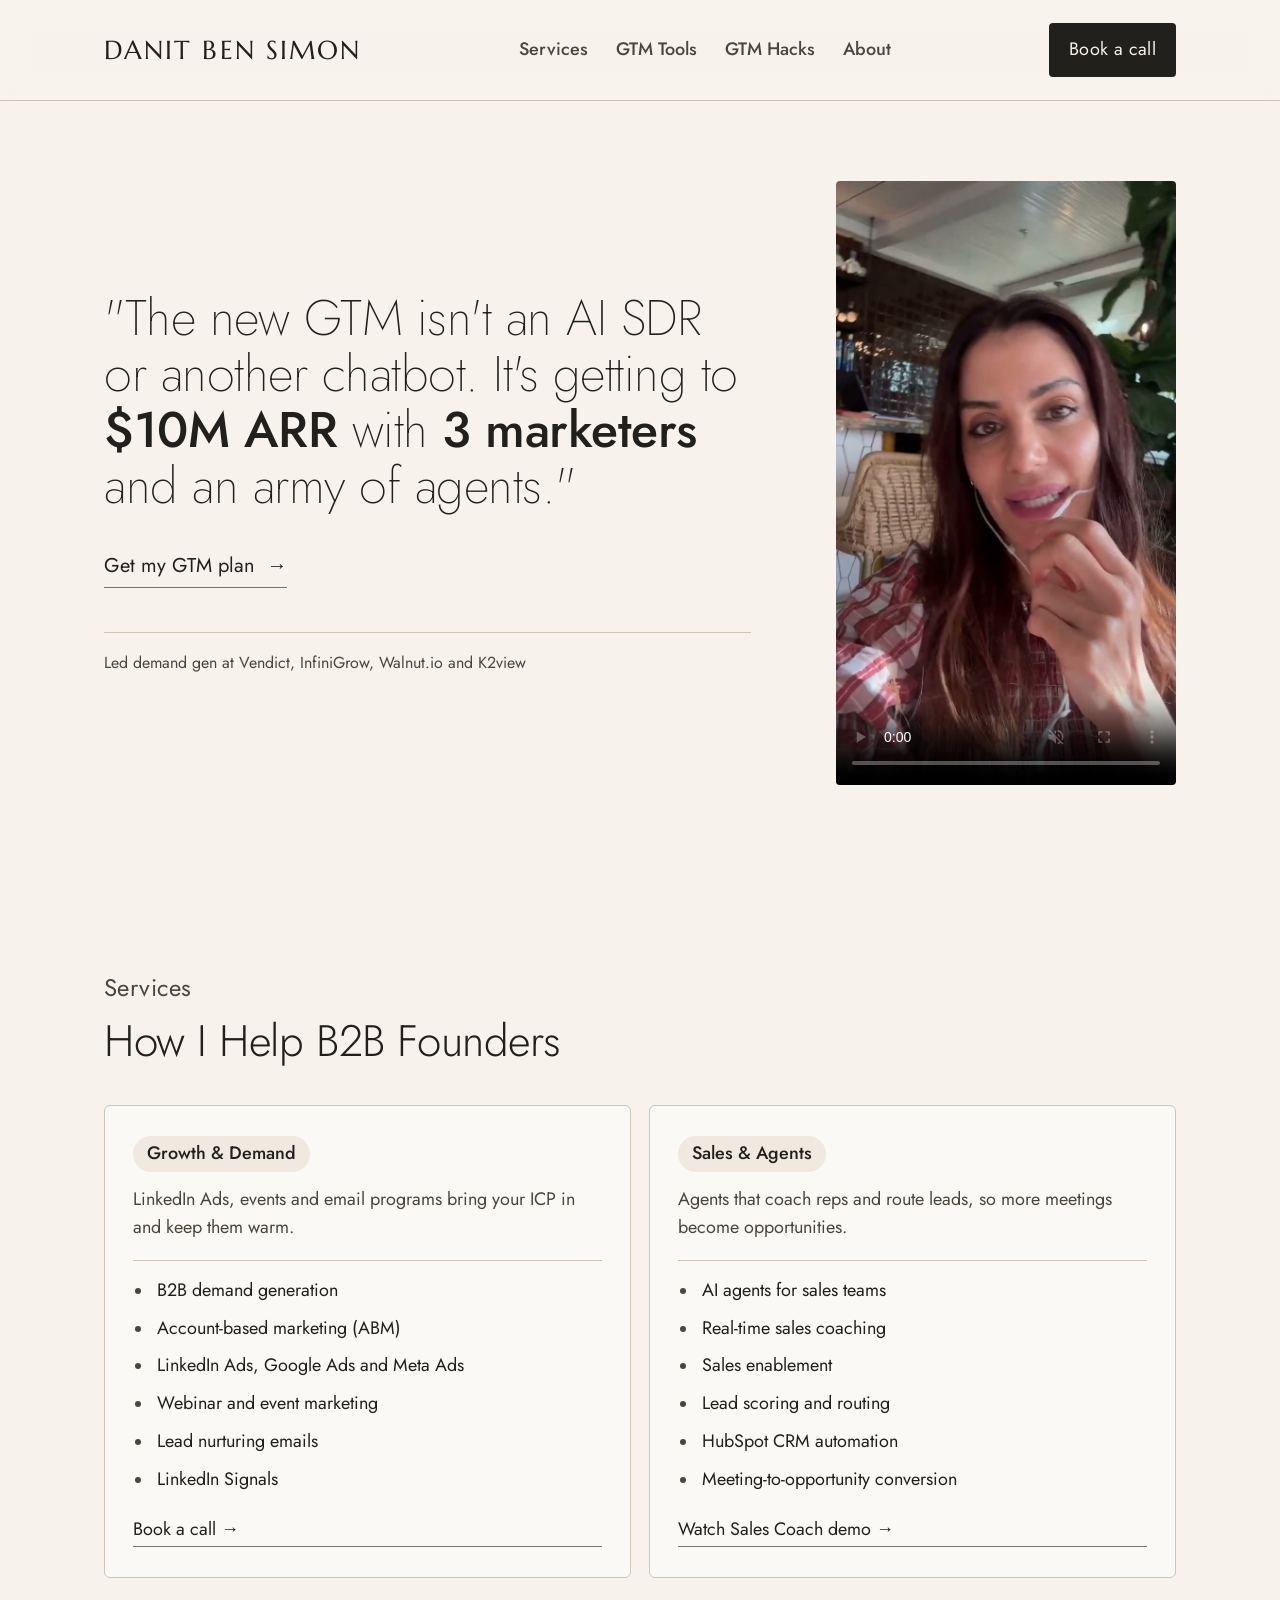
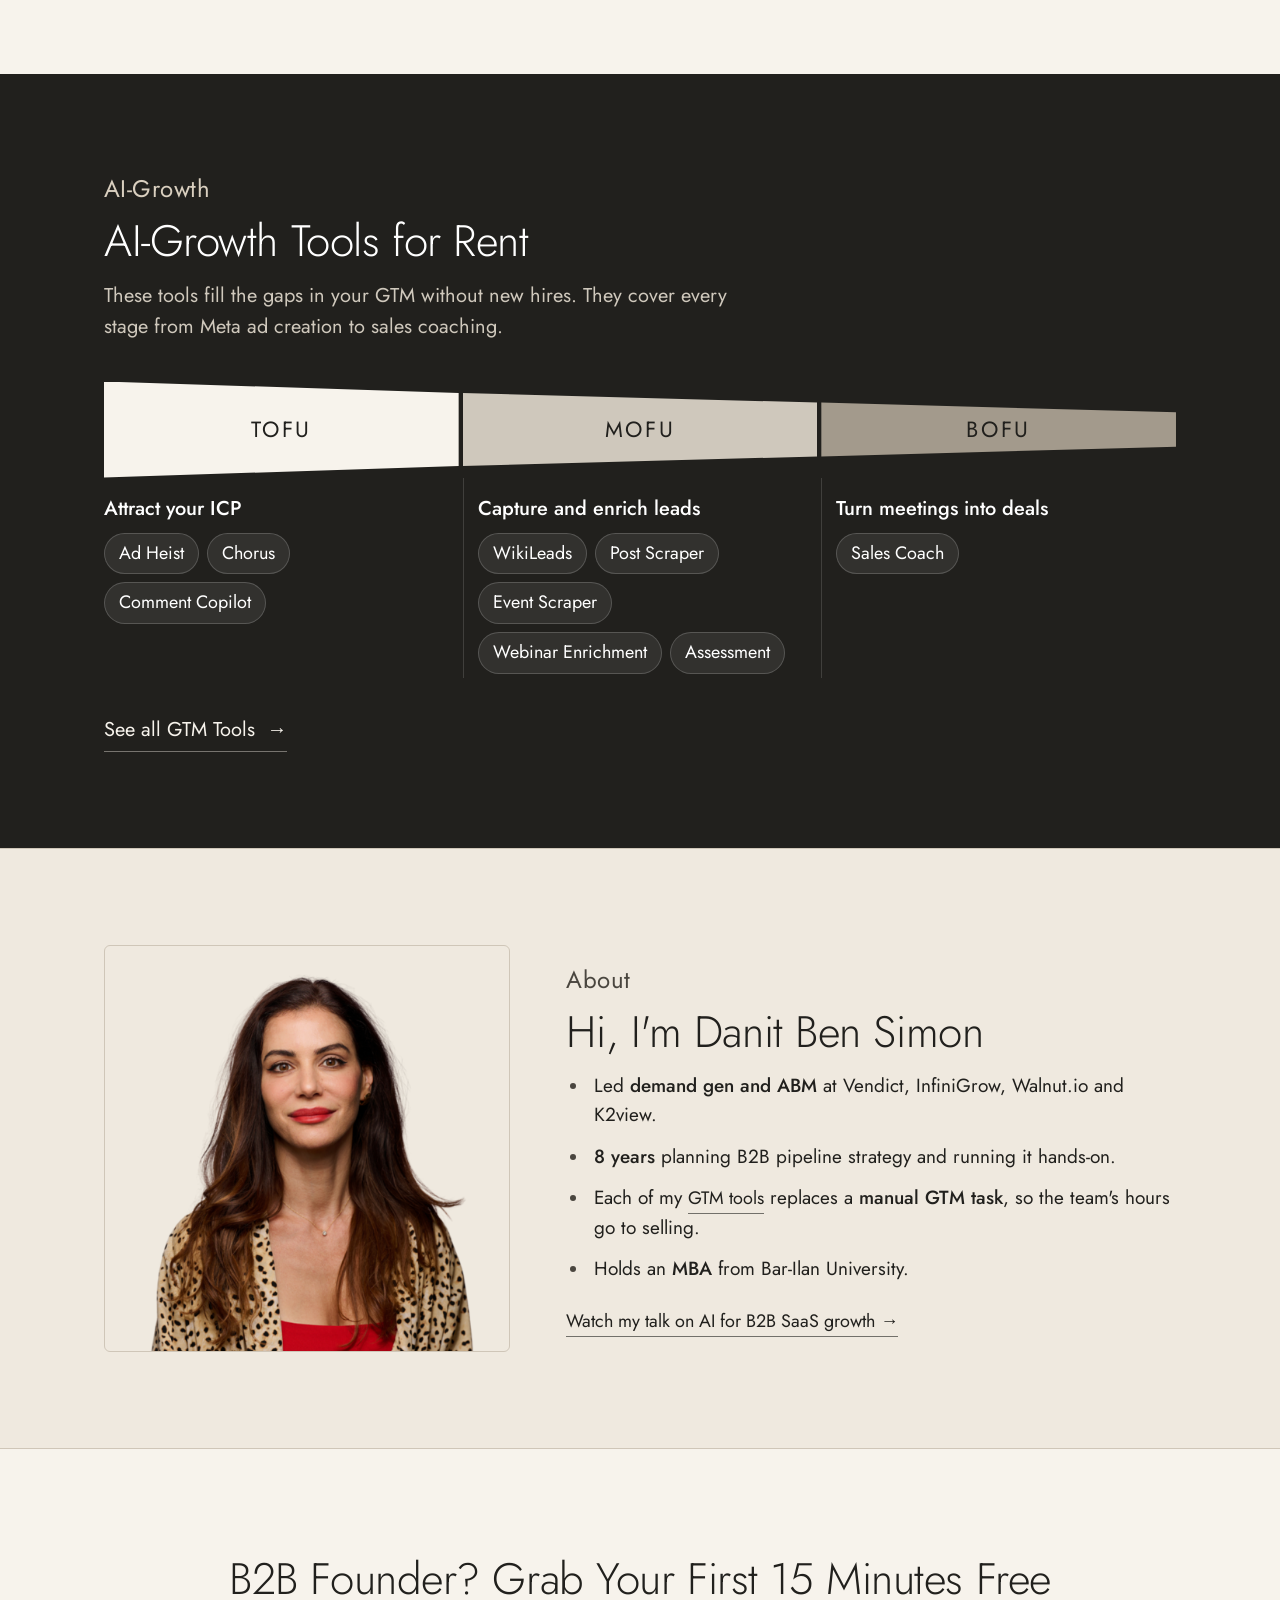
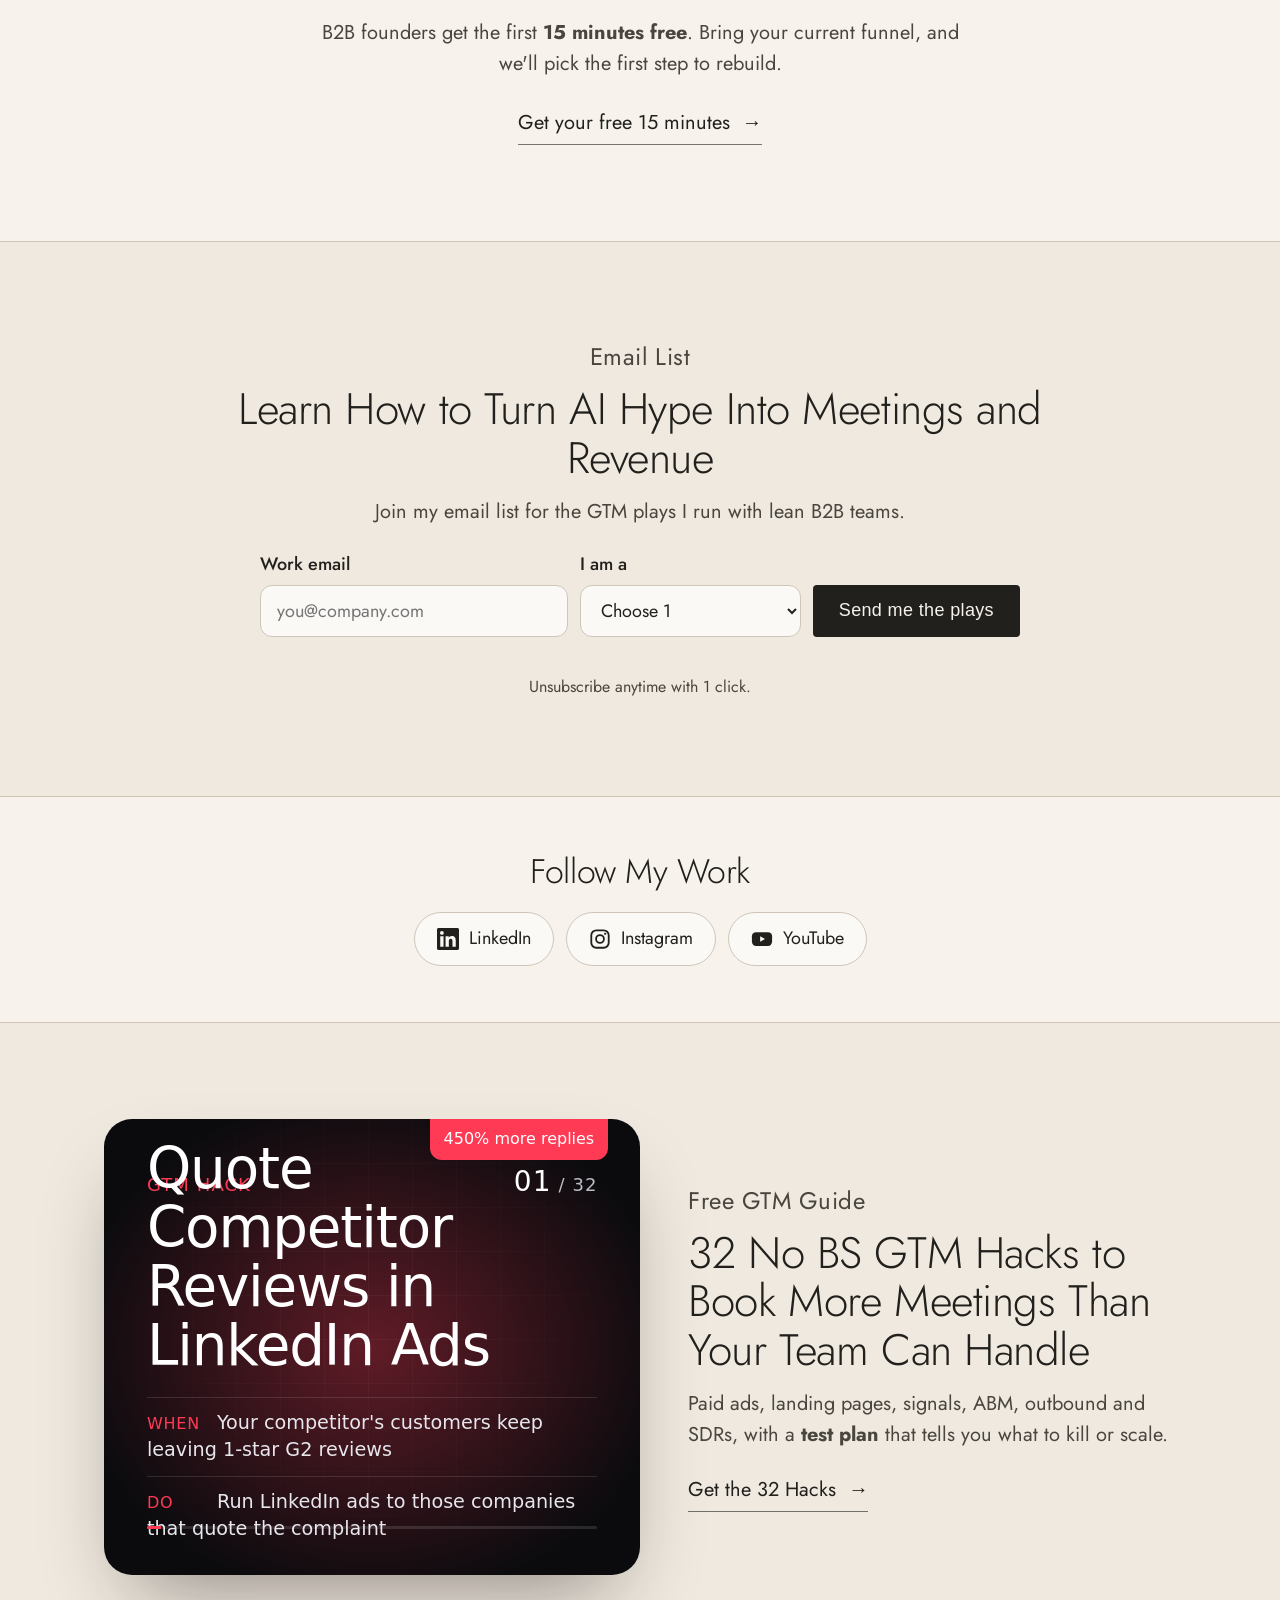
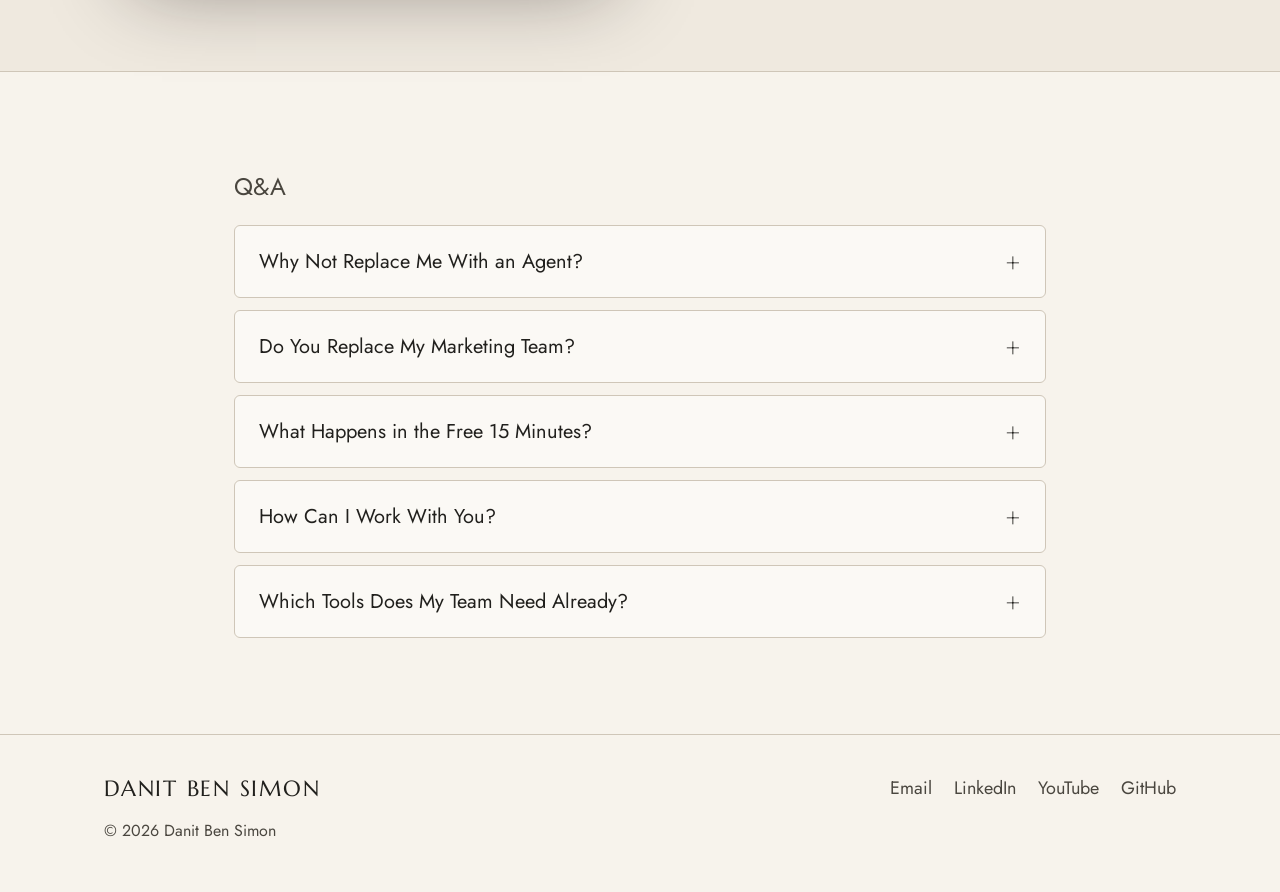
==== index.html @ e4106571 "New share image and title in new branding Co-Authored-By: Claude Opus 5.5 <noreply@anthropic.com>" ====
<!DOCTYPE html>
<html lang="en">
<head>
<meta charset="UTF-8" />
<meta name="viewport" content="width=device-width, initial-scale=1.0" />
<link rel="icon" type="image/png" sizes="180x180" href="assets/favicon-180.png" />
<link rel="icon" type="image/png" sizes="64x64" href="assets/favicon-64.png" />
<link rel="apple-touch-icon" href="assets/favicon-180.png" />
<link rel="shortcut icon" href="assets/favicon.ico" />

<title>Danit Ben Simon | AI-Growth, Demand Gen and AI Sales Agents for B2B</title>
<meta name="description" content="B2B growth marketer with 8 years in demand gen and ABM. I build AI-growth systems, demand programs and AI agents for sales teams that turn AI hype into meetings and revenue." />
<meta name="author" content="Danit Ben Simon" />
<meta name="robots" content="index, follow, max-image-preview:large" />
<link rel="canonical" href="https://danitbensimon.com/" />

<meta property="og:type" content="website" />
<meta property="og:site_name" content="Danit Ben Simon" />
<meta property="og:title" content="I Fix Broken Pipelines for Funded B2B Startups" />
<meta property="og:description" content="AI-growth tools, demand programs and AI agents for sales teams, built for lean B2B marketing teams." />
<meta property="og:url" content="https://danitbensimon.com/" />
<meta property="og:image" content="https://danitbensimon.com/assets/og-share.jpg" />
<meta property="og:image:width" content="1200" />
<meta property="og:image:height" content="627" />
<meta property="og:locale" content="en_US" />
<meta name="twitter:card" content="summary_large_image" />
<meta name="twitter:title" content="I Fix Broken Pipelines for Funded B2B Startups" />
<meta name="twitter:description" content="Growth tools and AI agents that book meetings for B2B founders." />
<meta name="twitter:image" content="https://danitbensimon.com/assets/og-share.jpg" />

<script type="application/ld+json">
{
  "@context": "https://schema.org",
  "@graph": [
    {
      "@type": "Person",
      "@id": "https://danitbensimon.com/#danit",
      "name": "Danit Ben Simon",
      "jobTitle": "B2B Growth Marketer",
      "description": "B2B growth marketer with 8 years in demand generation and ABM at Vendict, InfiniGrow, Walnut.io and K2view. Builds AI-growth systems, demand programs and AI agents for sales teams.",
      "url": "https://danitbensimon.com/",
      "image": "https://danitbensimon.com/assets/danit-headshot.png",
      "email": "mailto:danitbensimon@gmail.com",
      "knowsAbout": ["Demand Generation","Account-Based Marketing","Signal-Based Outbound","LinkedIn Ads","Google Ads","Meta Ads","AI Sales Agents","Sales Enablement","HubSpot","B2B SaaS Marketing"],
      "alumniOf": { "@type": "CollegeOrUniversity", "name": "Bar-Ilan University" },
      "sameAs": [
        "https://www.linkedin.com/in/danitbensimon",
        "https://github.com/danitbensimon",
        "https://www.youtube.com/@danitbensimon-b2bmarketingai",
        "https://www.instagram.com/danitbensimon_gtm/"
      ]
    },
    {
      "@type": "ProfessionalService",
      "@id": "https://danitbensimon.com/#service",
      "name": "Danit Ben Simon, AI-growth and demand generation for B2B",
      "description": "AI-growth tools, demand generation and AI agents for sales teams at B2B SaaS companies.",
      "url": "https://danitbensimon.com/",
      "provider": { "@id": "https://danitbensimon.com/#danit" },
      "areaServed": "Worldwide",
      "hasOfferCatalog": {
        "@type": "OfferCatalog",
        "name": "Services",
        "itemListElement": [
          { "@type": "OfferCatalog", "name": "AI-Growth", "itemListElement": [
            { "@type": "Offer", "itemOffered": { "@type": "Service", "name": "Signal-based outbound" } },
            { "@type": "Offer", "itemOffered": { "@type": "Service", "name": "Competitor intent data" } },
            { "@type": "Offer", "itemOffered": { "@type": "Service", "name": "LinkedIn engagement lead generation" } },
            { "@type": "Offer", "itemOffered": { "@type": "Service", "name": "Event and webinar lead enrichment" } },
            { "@type": "Offer", "itemOffered": { "@type": "Service", "name": "GTM automation with Clay, n8n and HubSpot" } }
          ]},
          { "@type": "OfferCatalog", "name": "Growth & Demand", "itemListElement": [
            { "@type": "Offer", "itemOffered": { "@type": "Service", "name": "B2B demand generation" } },
            { "@type": "Offer", "itemOffered": { "@type": "Service", "name": "Account-based marketing (ABM)" } },
            { "@type": "Offer", "itemOffered": { "@type": "Service", "name": "LinkedIn Ads, Google Ads and Meta Ads" } },
            { "@type": "Offer", "itemOffered": { "@type": "Service", "name": "Webinar and event marketing" } },
            { "@type": "Offer", "itemOffered": { "@type": "Service", "name": "Lead nurturing emails" } },
            { "@type": "Offer", "itemOffered": { "@type": "Service", "name": "LinkedIn Signals" } }
          ]},
          { "@type": "OfferCatalog", "name": "Sales & Agents", "itemListElement": [
            { "@type": "Offer", "itemOffered": { "@type": "Service", "name": "AI agents for sales teams" } },
            { "@type": "Offer", "itemOffered": { "@type": "Service", "name": "Real-time sales coaching" } },
            { "@type": "Offer", "itemOffered": { "@type": "Service", "name": "Sales enablement" } },
            { "@type": "Offer", "itemOffered": { "@type": "Service", "name": "Lead scoring and routing" } },
            { "@type": "Offer", "itemOffered": { "@type": "Service", "name": "HubSpot CRM automation" } },
            { "@type": "Offer", "itemOffered": { "@type": "Service", "name": "Meeting-to-opportunity conversion" } }
          ]}
        ]
      }
    }
  ]
}
</script>

<script type="application/ld+json">
{
 "@context": "https://schema.org",
 "@type": "FAQPage",
 "mainEntity": [
  {
   "@type": "Question",
   "name": "Why Not Replace Me With an Agent?",
   "acceptedAnswer": {
    "@type": "Answer",
    "text": "An agent runs the tasks you hand it. Someone still has to pick the buying signals, connect the tools and decide which accounts your team talks to. I do that part, and the agents take over the manual work."
   }
  },
  {
   "@type": "Question",
   "name": "Do You Replace My Marketing Team?",
   "acceptedAnswer": {
    "@type": "Answer",
    "text": "No, I work with your team. I give them AI tools that take over the manual work, so a lean team can cover the whole funnel."
   }
  },
  {
   "@type": "Question",
   "name": "What Happens in the Free 15 Minutes?",
   "acceptedAnswer": {
    "@type": "Answer",
    "text": "You walk me through your current funnel, and we pick the first stage to fix. You leave with 1 concrete next step, whether or not we work together."
   }
  },
  {
   "@type": "Question",
   "name": "How Can I Work With You?",
   "acceptedAnswer": {
    "@type": "Answer",
    "text": "Founders bring me in to advise, or to lead the team myself until the new GTM works. You can also rent a single GTM tool for 1 stage of your funnel."
   }
  },
  {
   "@type": "Question",
   "name": "Which Tools Does My Team Need Already?",
   "acceptedAnswer": {
    "@type": "Answer",
    "text": "You don't need any specific tools yet. New tools launch every day, so we might build a custom tool or test a new one. Either way, don't commit to any tool for a year, or even 6 months."
   }
  }
 ]
}
</script>
<link rel="preconnect" href="https://fonts.googleapis.com">
<link rel="preconnect" href="https://fonts.gstatic.com" crossorigin>
<link href="https://fonts.googleapis.com/css2?family=Marcellus&family=Jost:wght@200;300;400;500&display=swap" rel="stylesheet">
<link rel="stylesheet" href="assets/site.css?v=20261021c">
<script src="assets/newsletter.js?v=20261025a" defer></script>
</head>
<body>

<header class="nav">
  <div class="wrap nav-inner">
    <a class="brand" href="#top">Danit Ben Simon</a>
    <nav><ul>
      <li><a href="#services">Services</a></li>
      <li><a href="gtm-tools/">GTM Tools</a></li>
      <li><a href="gtm-hacks/">GTM Hacks</a></li>
      <li><a href="#about">About</a></li>
    </ul></nav>
    <a class="btn btn-primary" href="https://meetings-eu1.hubspot.com/dben-simon">Book a call</a>
  </div>
</header>

<section class="hero" id="top">
  <div class="wrap hero-grid">
    <div>
      <h1 class="hero-quote">"The new GTM isn't an AI SDR or another chatbot. It's getting to <em>$10M ARR</em> with <em>3 marketers</em> and an army of agents."</h1>
      <div class="hero-cta">
        <a class="btn-link" href="https://meetings-eu1.hubspot.com/dben-simon">Get my GTM plan <span class="ar">→</span></a>
      </div>
      <p class="proof"><span>Led demand gen at Vendict, InfiniGrow, Walnut.io and K2view</span></p>
    </div>
    <video class="hero-art" src="assets/hero-intro.mp4" poster="assets/hero-intro-poster.jpg" autoplay muted loop playsinline controls aria-label="Danit Ben Simon intro video"></video>
  </div>
</section>

<section id="services">
  <div class="wrap">
    <div class="section-head">
      <span class="eyebrow">Services</span>
      <h2>How I Help B2B Founders</h2>
    </div>
    <div class="pillars">
      <article class="pillar">
        <span class="tag">Growth &amp; Demand</span>
        <p>LinkedIn Ads, events and email programs bring your ICP in and keep them warm.</p>
        <ul>
          <li>B2B demand generation</li>
          <li>Account-based marketing (ABM)</li>
          <li>LinkedIn Ads, Google Ads and Meta Ads</li>
          <li>Webinar and event marketing</li>
          <li>Lead nurturing emails</li>
          <li>LinkedIn Signals</li>
        </ul>
        <a class="go" href="https://meetings-eu1.hubspot.com/dben-simon">Book a call →</a>
      </article>
      <article class="pillar">
        <span class="tag">Sales &amp; Agents</span>
        <p>Agents that coach reps and route leads, so more meetings become opportunities.</p>
        <ul>
          <li>AI agents for sales teams</li>
          <li>Real-time sales coaching</li>
          <li>Sales enablement</li>
          <li>Lead scoring and routing</li>
          <li>HubSpot CRM automation</li>
          <li>Meeting-to-opportunity conversion</li>
        </ul>
        <a class="go" href="https://youtu.be/FzWOmDGK-xg" target="_blank" rel="noopener">Watch Sales Coach demo →</a>
      </article>

    </div>
  </div>
</section>

<section class="rent" id="tools">
  <div class="wrap">
    <div class="section-head">
      <span class="eyebrow">AI-Growth</span>
      <h2>AI-Growth Tools for Rent</h2>
      <p class="lead">These tools fill the gaps in your GTM without new hires. They cover every stage from Meta ad creation to sales coaching.</p>
    </div>
    <div class="funnel">
          <div class="stage stage-1">
            <div class="seg"><span>TOFU</span></div>
            <div class="bucket"><strong>Attract your ICP</strong><div class="chips"><a class="chip" href="gtm-tools/#ad-heist">Ad Heist</a><a class="chip" href="gtm-tools/#chorus">Chorus</a><a class="chip" href="gtm-tools/#comment-copilot">Comment Copilot</a></div></div>
          </div>
          <div class="stage stage-2">
            <div class="seg"><span>MOFU</span></div>
            <div class="bucket"><strong>Capture and enrich leads</strong><div class="chips"><a class="chip" href="gtm-tools/#wikileads">WikiLeads</a><a class="chip" href="gtm-tools/#post-scraper">Post Scraper</a><a class="chip" href="gtm-tools/#event-scraper">Event Scraper</a><a class="chip" href="gtm-tools/#webinar-enrichment">Webinar Enrichment</a><a class="chip" href="gtm-tools/#ai-assessment">Assessment</a></div></div>
          </div>
          <div class="stage stage-3">
            <div class="seg"><span>BOFU</span></div>
            <div class="bucket"><strong>Turn meetings into deals</strong><div class="chips"><a class="chip" href="gtm-tools/#sales-coach">Sales Coach</a></div></div>
          </div>
        </div>
    <div class="rent-cta"><a class="btn-link" href="gtm-tools/">See all GTM Tools <span class="ar">→</span></a></div>
  </div>
</section>

<section class="alt" id="about">
  <div class="wrap about-grid">
    <img class="about-photo" src="assets/danit-headshot.png" alt="Danit Ben Simon" loading="lazy">
    <div>
      <span class="eyebrow">About</span>
      <h2>Hi, I'm Danit Ben Simon</h2>
      <ul class="facts">
        <li>Led <b>demand gen and ABM</b> at Vendict, InfiniGrow, Walnut.io and K2view.</li>
        <li><b>8 years</b> planning B2B pipeline strategy and running it hands-on.</li>
        <li>Each of my <a class="go" href="gtm-tools/">GTM tools</a> replaces a <b>manual GTM task</b>, so the team's hours go to selling.</li>
        <li>Holds an <b>MBA</b> from Bar-Ilan University.</li>
      </ul>
      <a class="go" href="https://youtu.be/Pv4o_F-uSjY?t=87" target="_blank" rel="noopener">Watch my talk on AI for B2B SaaS growth →</a>
    </div>
  </div>
</section>

<section class="final">
  <div class="wrap">
    <h2>B2B Founder? Grab Your First 15 Minutes Free</h2>
    <p class="lead">B2B founders get the first <b>15 minutes free</b>. Bring your current funnel, and we'll pick the first step to rebuild.</p>
    <div class="hero-cta"><a class="btn-link" href="https://meetings-eu1.hubspot.com/dben-simon">Get your free 15 minutes <span class="ar">→</span></a></div>
  </div>
</section>

<section class="list alt" id="list">
  <div class="wrap list-wrap">
    <span class="eyebrow">Email List</span>
    <h2>Learn How to Turn AI Hype Into Meetings and Revenue</h2>
    <p class="lead">Join my email list for the GTM plays I run with lean B2B teams.</p>
    <form class="list-form" novalidate>
        <div class="list-fields">
          <div class="field"><label for="list-email">Work email</label><input id="list-email" name="email" type="email" autocomplete="email" placeholder="you@company.com" required></div>
          <div class="field"><label for="list-seg">I am a</label><select id="list-seg" name="gf_segment" required><option value="">Choose 1</option><option value="founder">Founder or CEO</option><option value="marketer">Marketing leader</option></select></div>
          <button class="btn btn-primary" type="submit">Send me the plays</button>
        </div>
        <p class="list-msg" role="status" aria-live="polite"></p>
        <p class="list-note">Unsubscribe anytime with 1 click.</p>
      </form>
  </div>
</section>

<section class="follow" id="follow">
  <div class="wrap">
    <h2>Follow My Work</h2>
    <div class="social">
      <a class="social-link" href="https://www.linkedin.com/in/danitbensimon/" target="_blank" rel="noopener"><svg viewBox="0 0 24 24" aria-hidden="true"><path fill="currentColor" d="M20.45 20.45h-3.55v-5.57c0-1.33-.03-3.04-1.85-3.04-1.86 0-2.14 1.45-2.14 2.94v5.67H9.35V9h3.41v1.56h.05c.48-.9 1.64-1.85 3.37-1.85 3.6 0 4.27 2.37 4.27 5.46v6.28zM5.34 7.43a2.06 2.06 0 1 1 0-4.12 2.06 2.06 0 0 1 0 4.12zM7.12 20.45H3.56V9h3.56v11.45zM22.22 0H1.77C.79 0 0 .77 0 1.73v20.54C0 23.23.79 24 1.77 24h20.45c.98 0 1.78-.77 1.78-1.73V1.73C24 .77 23.2 0 22.22 0z"/></svg><span>LinkedIn</span></a>
      <a class="social-link" href="https://www.instagram.com/danitbensimon_gtm/" target="_blank" rel="noopener"><svg viewBox="0 0 24 24" aria-hidden="true" fill="none" stroke="currentColor" stroke-width="2"><rect x="2.5" y="2.5" width="19" height="19" rx="5.5"/><circle cx="12" cy="12" r="4.3"/><circle cx="17.6" cy="6.4" r="1.2" fill="currentColor" stroke="none"/></svg><span>Instagram</span></a>
      <a class="social-link" href="https://www.youtube.com/@danitbensimon-b2bmarketingai" target="_blank" rel="noopener"><svg viewBox="0 0 24 24" aria-hidden="true"><rect x="1" y="4.5" width="22" height="15" rx="4.5" fill="currentColor"/><path d="M10 9v6l5.2-3z" fill="#fff"/></svg><span>YouTube</span></a>
    </div>
  </div>
</section>

<section class="abm-cta alt" id="gtm-hacks">
  <div class="wrap abm-grid">
    <div class="playdeck" aria-label="32 No BS GTM Hacks, cycling">
      <div class="pd-glow"></div>
      <div class="pd-top"><span class="pd-label">GTM Hack</span><span class="pd-num"><b id="pdN">01</b> / 32</span></div>
      <div class="pd-stage" id="pdStage"></div>
      <div class="pd-bar"><i id="pdBar"></i></div>
      <div class="pd-chip">450% more replies</div>
    </div>
    <script>(function(){var P=[[1, "Quote Competitor Reviews in LinkedIn Ads", "Your competitor's customers keep leaving 1-star G2 reviews", "Run LinkedIn ads to those companies that quote the complaint"], [4, "Turn Closed Lost Into a Campaign", "The same Closed Lost reason showed up 3 times this quarter", "Run a LinkedIn ad to your lost accounts that answers that ex"], [5, "Target Freshly Funded Companies on LinkedIn", "ICP companies raised a round in the last 90 days", "Show their leadership LinkedIn ads about what the board asks"], [9, "Scale Meta and LinkedIn Video Ads", "Your Meta and LinkedIn ads need new videos weekly", "Make video ads at scale from 1 recording. Didn't you hear? C"], [10, "Gift Your Champion's New Team Free Seats", "Your champion moved to a new company", "Send their new team 3 months of free seats in their first we"], [11, "Give a Prospect Your Coveted Speaking Slot", "A target exec posts on LinkedIn about their ideas weekly", "Buy a speaking slot at a big"], [13, "Light Up Their City's Biggest Screen", "Your target account announced funding", "Put a congrats message on the biggest screen in their city"], [14, "Send an Office Party Kit", "Your prospect is celebrating their birthday", "Send an \"Office Party Kit\" with cake"], [16, "Send a Private Driver", "Your target is attending a conference", "Send a private driver to take them to and from the event"], [17, "Fly a Banner Plane", "They keep visiting your pricing page", "Fly a plane over their office with a banner showing your num"], [21, "Send an Avatar Video", "Their CEO posted about the pain you solve", "Send an avatar video so real it got me 450% more replies tha"], [23, "Feature Prospects in Your Content", "Your cold outbound gets ignored", "Ask them to be featured in a LinkedIn post"], [24, "Move SDRs Under Marketing", "Your SDRs report to sales and miss quota", "Move them under marketing and feed them signals daily. An SD"], [26, "Pull Your Competitor's Customer List", "You don't know who uses your competitor", "Pull their customer list from 6 signal sources. My WikiLeads"], [27, "Swap Lead Magnets for Assessments", "Your lead magnet gets downloads and no meetings", "Swap it for a 3-minute assessment that scores which workflow"]],i=0,s=document.getElementById('pdStage'),n=document.getElementById('pdN'),b=document.getElementById('pdBar');if(!s)return;var rm=window.matchMedia&&matchMedia('(prefers-reduced-motion: reduce)').matches;function card(p){var d=document.createElement('div');d.className='pd-card';d.innerHTML='<div class="pd-title">'+p[1]+'</div><div class="pd-row"><span>When</span>'+p[2]+'</div><div class="pd-row"><span>Do</span>'+p[3]+'</div>';return d}function show(){var old=s.querySelector('.pd-card.in');var c=card(P[i]);s.appendChild(c);requestAnimationFrame(function(){requestAnimationFrame(function(){c.classList.add('in')})});if(old){old.classList.remove('in');old.classList.add('out');setTimeout(function(){old.remove()},900)}n.textContent=(P[i][0]<10?'0':'')+P[i][0];b.style.width=(P[i][0]/32*100)+'%';i=(i+1)%P.length}show();if(!rm)setInterval(show,2800)})();</script>
    <div>
      <span class="eyebrow">Free GTM Guide</span>
      <h2>32 No BS GTM Hacks to Book More Meetings Than Your Team Can Handle</h2>
      <p class="lead">Paid ads, landing pages, signals, ABM, outbound and SDRs, with a <b>test plan</b> that tells you what to kill or scale.</p>
      <a class="btn-link" href="/gtm-hacks/">Get the 32 Hacks <span class="ar">→</span></a>
    </div>
  </div>
</section>

<section id="faq" class="faq-after">
  <div class="wrap faq-wrap">
    <div class="section-head">
      <span class="eyebrow">Q&amp;A</span>
    </div>
    <div class="qa-list">
      <details class="qa">
        <summary>Why Not Replace Me With an Agent?</summary>
        <p>An agent runs the tasks you hand it. Someone still has to pick the buying signals, connect the tools and decide which accounts your team talks to. I do that part, and the agents take over the manual work.</p>
      </details>
      <details class="qa">
        <summary>Do You Replace My Marketing Team?</summary>
        <p>No, I work with your team. I give them AI tools that take over the manual work, so a lean team can cover the whole funnel.</p>
      </details>
      <details class="qa">
        <summary>What Happens in the Free 15 Minutes?</summary>
        <p>You walk me through your current funnel, and we pick the first stage to fix. You leave with 1 concrete next step, whether or not we work together.</p>
      </details>
      <details class="qa">
        <summary>How Can I Work With You?</summary>
        <p>Founders bring me in to advise, or to lead the team myself until the new GTM works. You can also rent a single GTM tool for 1 stage of your funnel.</p>
      </details>
      <details class="qa">
        <summary>Which Tools Does My Team Need Already?</summary>
        <p>You don&#x27;t need any specific tools yet. New tools launch every day, so we might build a custom tool or test a new one. Either way, don&#x27;t commit to any tool for a year, or even 6 months.</p>
      </details>
    </div>
  </div>
</section>

<footer>
  <div class="wrap">
    <div class="foot">
      <a class="brand" href="#top">Danit Ben Simon</a>
      <div class="foot-links">
        <a href="mailto:danitbensimon@gmail.com">Email</a>
        <a href="https://www.linkedin.com/in/danitbensimon">LinkedIn</a>
        <a href="https://www.youtube.com/@danitbensimon-b2bmarketingai">YouTube</a>
        <a href="https://github.com/danitbensimon">GitHub</a>
      </div>
    </div>
    <p class="copy">© 2026 Danit Ben Simon</p>
  </div>
</footer>

<dialog class="popup" id="list-popup" aria-labelledby="popup-title">
  <button class="popup-close" type="button" aria-label="Close">×</button>
  <img class="popup-cover" src="/assets/gtm-guide-devices.webp?v=20261025b" alt="The 32 No BS GTM Hacks guide on a laptop, tablet and phone">
  <span class="eyebrow">Free GTM Guide</span>
  <h2 id="popup-title">32 No BS GTM Hacks to Book More Meetings Than Your Team Can Handle</h2>
  <p class="lead">Paid ads, landing pages, signals, ABM, outbound and SDRs, from first click to booked meeting.</p>
  <form class="list-form" novalidate>
        <div class="list-fields">
          <div class="field"><label for="pop-email">Work email</label><input id="pop-email" name="email" type="email" autocomplete="email" placeholder="you@company.com" required></div>
          <div class="field"><label for="pop-seg">I am a</label><select id="pop-seg" name="gf_segment" required><option value="">Choose 1</option><option value="founder">Founder or CEO</option><option value="marketer">Marketing leader</option></select></div>
          <button class="btn btn-primary" type="submit">Send Me the Guide</button>
        </div>
        <p class="list-msg" role="status" aria-live="polite"></p>
        <p class="list-note">Unsubscribe anytime with 1 click.</p>
      </form>
</dialog>


<!-- LinkedIn Insight Tag -->
<script type="text/javascript">
_linkedin_partner_id = "9952346";
window._linkedin_data_partner_ids = window._linkedin_data_partner_ids || [];
window._linkedin_data_partner_ids.push(_linkedin_partner_id);
</script><script type="text/javascript">
(function(l) {
if (!l){window.lintrk = function(a,b){window.lintrk.q.push([a,b])};
window.lintrk.q=[]}
var s = document.getElementsByTagName("script")[0];
var b = document.createElement("script");
b.type = "text/javascript";b.async = true;
b.src = "https://snap.licdn.com/li.lms-analytics/insight.min.js";
s.parentNode.insertBefore(b, s);})(window.lintrk);
</script>
<noscript>
<img height="1" width="1" style="display:none;" alt="" src="https://px.ads.linkedin.com/collect/?pid=9952346&fmt=gif" />
</noscript>
</body>
</html>
---- assets/site.css ----
:root{
  /* Clean monochrome base, 1 emerald-teal accent */
  --bg:#FAFAFA;
  --bg-2:#F4F4F5;
  --card:#FFFFFF;
  --line:#E4E4E7;
  --text:#0A0A0A;
  --muted:#52525B;
  --accent:#0F766E;
  --accent-2:#14B8A6;
  --accent-soft:#E6F4F1;
  --grad:linear-gradient(120deg,#0F766E 0%,#0D9488 50%,#14B8A6 100%);
  --radius:16px;
  --maxw:1120px;
  --shadow:0 1px 2px rgba(10,10,10,.04),0 8px 24px rgba(10,10,10,.06);
  --head:'Plus Jakarta Sans','Inter',-apple-system,Helvetica,Arial,sans-serif;
}
*{box-sizing:border-box;margin:0;padding:0}
html{scroll-behavior:smooth;background:var(--bg)}
body{background:var(--bg);color:var(--text);font-family:'Inter',-apple-system,BlinkMacSystemFont,'Segoe UI',Helvetica,Arial,sans-serif;font-size:18px;line-height:1.55;-webkit-font-smoothing:antialiased;overflow-x:hidden}
a{color:inherit;text-decoration:none}
img,video,iframe{max-width:100%;display:block}
.wrap{max-width:var(--maxw);margin:0 auto;padding:0 24px}
section{padding:96px 0}
.alt{background:var(--bg-2);border-top:1px solid var(--line);border-bottom:1px solid var(--line)}
.eyebrow{display:inline-block;font-size:18px;font-weight:700;color:var(--accent)}
h1{font-family:var(--head);font-size:clamp(40px,6vw,68px);line-height:1.05;letter-spacing:-.03em;font-weight:800;margin:14px 0 20px}
h1 em{font-style:normal;color:var(--accent)}
h2{font-family:var(--head);font-size:clamp(30px,4vw,44px);line-height:1.1;letter-spacing:-.025em;font-weight:800;margin:10px 0 14px}
h3{font-family:var(--head);font-size:22px;line-height:1.25;font-weight:700;letter-spacing:-.01em}
.lead{color:var(--muted);font-size:20px;max-width:640px}
.section-head{margin-bottom:40px}

.btn{cursor:pointer;white-space:nowrap;display:inline-flex;align-items:center;gap:8px;font-weight:700;font-size:18px;padding:15px 24px;border-radius:999px;border:2px solid transparent;transition:transform .15s ease,background .15s ease}
.btn:hover{transform:translateY(-2px)}
.btn-primary{background:var(--grad);background-size:160% 100%;background-position:0 0;color:#fff;box-shadow:0 6px 18px rgba(15,118,110,.25);transition:transform .15s ease,background-position .3s ease}
.btn-primary:hover{background-position:100% 0}
.btn-ghost{border-color:var(--line);background:var(--card);color:var(--text);background:transparent}
.btn-ghost:hover{border-color:var(--text)}
.cta-row{display:flex;flex-wrap:wrap;gap:12px}

header.nav{position:sticky;top:0;z-index:50;background:rgba(250,250,250,.85);backdrop-filter:blur(12px);border-bottom:1px solid var(--line)}
.nav-inner{display:flex;align-items:center;justify-content:space-between;height:100px;gap:16px}
.brand{white-space:nowrap;display:flex;align-items:baseline;gap:12px;color:var(--text);line-height:1}
.wm-1,.wm-2,.wm-3{font-family:'Bodoni Moda',Didot,Georgia,serif;font-style:italic;font-weight:700;font-size:48px;letter-spacing:-.01em}
nav ul{display:flex;gap:28px;list-style:none;font-size:18px;color:var(--muted);font-weight:500}
nav ul a:hover,nav ul a[aria-current="page"]{color:var(--text)}
.nav .btn{padding:11px 18px}

/* hero */
.hero{padding:80px 0 88px}
.hero-grid{display:grid;grid-template-columns:1.4fr .8fr;gap:56px;align-items:center}
.hero-grid>*,.about-grid>*{min-width:0}
.sub{font-size:22px;color:var(--muted);max-width:600px;margin-bottom:30px}
.sub b{color:var(--text)}
.proof{margin-top:32px;font-size:18px;color:var(--muted);display:flex;flex-wrap:wrap;gap:8px 20px}
.proof b{color:var(--accent);font-weight:900}
.hero-art{width:100%;max-width:340px;aspect-ratio:9/16;object-fit:cover;margin-left:auto;border-radius:24px;background:#111;box-shadow:var(--shadow)}

/* quote */
.quote{background:var(--text);color:#fff;padding:88px 0}
.quote blockquote{max-width:900px}
.quote p{font-size:clamp(28px,3.6vw,42px);line-height:1.2;font-weight:800;letter-spacing:-.02em}
.quote p em{font-style:normal;color:#FF7A6B}
.quote cite{display:block;margin-top:24px;font-style:normal;font-size:18px;color:#D9D2C2;font-weight:600}

/* pillars */
.pillars{display:grid;grid-template-columns:repeat(3,1fr);gap:18px}
.pillar{background:var(--card);border:1px solid var(--line);border-radius:20px;padding:30px 28px;display:flex;flex-direction:column;gap:14px;box-shadow:var(--shadow)}
.pillar h3{font-size:25px}
.pillar>p{font-size:18px;color:var(--muted)}
.pillar ul{list-style:none;display:grid;gap:10px;margin:4px 0 8px;padding-top:16px;border-top:1px solid var(--line)}
.pillar li{position:relative;padding-left:24px;font-size:18px}
.pillar li::before{content:"";position:absolute;left:2px;top:10px;width:8px;height:8px;border-radius:50%;background:var(--accent-2)}
.pillar .go{margin-top:auto}
.tag{display:inline-block;align-self:flex-start;font-size:18px;font-weight:700;color:var(--accent);background:var(--accent-soft);border-radius:999px;padding:4px 14px}
.go{font-weight:700;color:var(--accent);font-size:18px}
.go:hover{text-decoration:underline;text-underline-offset:3px}

/* about */
.about-grid{display:grid;grid-template-columns:.8fr 1.2fr;gap:56px;align-items:center}
.about-photo{width:100%;border-radius:24px;border:1px solid var(--line);background:var(--bg-2)}
.facts{list-style:none;display:grid;gap:12px;margin:8px 0 24px}
.facts li{padding-left:28px;position:relative;font-size:19px}
.facts li::before{content:"";position:absolute;left:4px;top:11px;width:10px;height:10px;border-radius:50%;background:var(--accent)}

/* final cta */
.final{text-align:center}
.final .lead{margin:0 auto 28px}
.final .cta-row{justify-content:center}

/* gtm tools page */
.page-head{padding:72px 0 24px}
.group{padding:48px 0}
.group+.group{border-top:1px solid var(--line)}
.group-head{display:flex;flex-wrap:wrap;justify-content:space-between;align-items:end;gap:12px;margin-bottom:28px}
.group-head h2{font-size:clamp(28px,3.4vw,38px);margin:8px 0 0}
.gtm-grid{display:grid;grid-template-columns:repeat(4,minmax(0,1fr));gap:18px}
.gtm-grid.one{grid-template-columns:minmax(0,520px)}
@media (max-width:1100px){.gtm-grid{grid-template-columns:repeat(2,minmax(0,1fr))}}
.gtm{background:var(--card);border:1px solid var(--line);border-radius:var(--radius);overflow:hidden;display:flex;flex-direction:column;box-shadow:var(--shadow);transition:transform .15s ease}
.gtm:hover{transform:translateY(-3px)}
.gtm-media{position:relative;display:block;aspect-ratio:16/10;background:var(--bg-2);overflow:hidden}
.gtm-media img,.gtm-media video{width:100%;height:100%;object-fit:cover;object-position:top}
.gtm-media iframe.site{position:absolute;top:0;left:0;width:1440px;height:900px;border:0;transform-origin:0 0;pointer-events:none}
.gtm-media .play{position:absolute;inset:0;margin:auto;width:56px;height:56px;border-radius:50%;background:rgba(215,45,31,.92);color:#fff;display:grid;place-items:center;font-size:20px;padding-left:4px}
.gtm-body{padding:22px 22px 24px;display:flex;flex-direction:column;gap:10px;flex:1}
.gtm-body h3{font-size:22px}
.gtm-body p{font-size:18px;color:var(--muted)}
.gtm-body p b{color:var(--text)}
.gtm-body .go,.gtm-body .soon{margin-top:auto;padding-top:4px}
.soon{font-weight:700;color:var(--muted);font-size:18px}

footer{padding:40px 0 48px;border-top:1px solid var(--line)}
.foot{display:flex;justify-content:space-between;align-items:center;flex-wrap:wrap;gap:16px}
.foot-links{display:flex;gap:22px;flex-wrap:wrap;font-size:18px;color:var(--muted)}
.foot-links a:hover{color:var(--text)}
.copy{color:var(--muted);font-size:16px;margin-top:16px}

@media (max-width:900px){
  section{padding:72px 0}
  .hero{padding:48px 0 64px}
  .quote{padding:64px 0}
  .hero-grid,.about-grid{grid-template-columns:1fr;gap:32px}
  .hero-art{max-width:260px;margin:0}
  .pillars{grid-template-columns:1fr}
  nav ul{display:none}
  .about-photo{max-width:320px}
}
@media (max-width:560px){
  .wrap{padding:0 16px}
  .gtm-grid,.gtm-grid.one{grid-template-columns:1fr}
  .pillar{padding:24px 20px}
  .nav .btn{padding:10px 14px}
}
@media (prefers-reduced-motion:reduce){*{animation:none!important;transition:none!important}html{scroll-behavior:auto}}
.pillar li a{font-weight:700;text-decoration:underline;text-decoration-color:var(--line);text-underline-offset:4px}
.pillar li a:hover{color:var(--accent)}
.pillars{grid-template-columns:repeat(2,minmax(0,1fr))}
.pillar-wide{grid-column:1/-1}
.funnel{display:grid;grid-template-columns:repeat(3,minmax(0,1fr));column-gap:4px;margin:12px 0 8px}
.stage{display:grid;grid-template-rows:auto 1fr;min-width:0}
.seg{height:96px;display:grid;place-items:center;color:#fff;font-weight:900;font-size:22px;letter-spacing:.06em}
.stage-1 .seg{background:#5EEAD4;color:#134E4A;clip-path:polygon(0 0,100% 12%,100% 88%,0 100%)}
.stage-2 .seg{background:#14B8A6;clip-path:polygon(0 12%,100% 22%,100% 78%,0 88%)}
.stage-3 .seg{background:#0F766E;clip-path:polygon(0 22%,100% 32%,100% 68%,0 78%)}
.bucket{display:flex;flex-direction:column;gap:12px;padding:18px 14px 4px 0}
.stage+.stage .bucket{padding-left:14px;border-left:1px solid var(--line)}
.bucket>strong{font-size:20px;font-weight:800;line-height:1.25}
.chips{display:flex;flex-wrap:wrap;gap:8px}
.chip{background:var(--card);color:var(--text);border:1px solid var(--line);border-radius:999px;padding:6px 14px;font-size:18px;font-weight:700;transition:transform .15s ease}
.chip:hover{transform:translateY(-2px);border-color:var(--accent);color:var(--accent)}
@media (max-width:900px){.pillars{grid-template-columns:1fr}.funnel{grid-template-columns:1fr;row-gap:18px}.seg{height:52px;clip-path:none!important;border-radius:12px;font-size:18px;margin:0 auto}.stage-1 .seg{width:100%}.stage-2 .seg{width:84%}.stage-3 .seg{width:68%}.bucket,.stage+.stage .bucket{padding:12px 0 0;border-left:0}}
.gtm-grid.three{grid-template-columns:repeat(3,minmax(0,1fr))}
@media (max-width:900px){.gtm-grid.three{grid-template-columns:repeat(2,minmax(0,1fr))}}
@media (max-width:560px){.gtm-grid.three{grid-template-columns:1fr}}
@media (max-width:560px){.nav-inner{height:76px;gap:10px}.brand{gap:5px}.wm-1,.wm-2,.wm-3{font-size:28px}.nav .btn{padding:10px 14px}}
footer .brand .wm-1,footer .brand .wm-2,footer .brand .wm-3{font-size:34px}
h1.hero-quote{font-size:clamp(26px,3vw,38px);line-height:1.2;font-weight:800;letter-spacing:-.02em;margin-bottom:32px}
a:focus-visible,.btn:focus-visible,.chip:focus-visible{outline:3px solid var(--accent-2);outline-offset:3px}
.faq-wrap{max-width:860px}
.qa-list{display:grid;gap:12px}
.qa{background:var(--card);border:1px solid var(--line);border-radius:var(--radius);padding:0 24px;transition:border-color .2s ease}
.qa[open]{border-color:var(--accent-2)}
.qa summary{cursor:pointer;list-style:none;display:flex;justify-content:space-between;align-items:center;gap:16px;padding:20px 0;font-family:var(--head);font-weight:700;font-size:20px}
.qa summary::-webkit-details-marker{display:none}
.qa summary::after{content:"+";font-size:28px;font-weight:400;color:var(--accent);line-height:1;transition:transform .2s ease}
.qa[open] summary::after{transform:rotate(45deg)}
.qa p{padding:0 0 22px;color:var(--muted);font-size:18px;max-width:68ch}
.wm-dot{position:absolute;left:0;top:0;border-radius:50%;background:currentColor;pointer-events:none;will-change:transform}
.faq-after{padding-top:0}
.faq-after .section-head{margin-bottom:20px}
.follow{text-align:center;padding:56px 0}
.follow h2{font-size:clamp(26px,3vw,34px);margin:0 0 22px}
.social{display:flex;justify-content:center;flex-wrap:wrap;gap:12px}
.social-link{display:inline-flex;align-items:center;gap:10px;padding:12px 22px;border:1px solid var(--line);border-radius:999px;background:var(--card);font-weight:700;font-size:18px;transition:border-color .2s ease,transform .15s ease}
.social-link svg{width:22px;height:22px;color:var(--accent)}
.social-link:hover{border-color:var(--accent);transform:translateY(-2px)}
.list-wrap{max-width:860px;text-align:center}
.list-wrap .lead{margin:0 auto 24px}
.list-form{max-width:760px;margin:0 auto}
.list-fields{display:grid;grid-template-columns:minmax(0,1.4fr) minmax(0,1fr) auto;gap:12px;align-items:end;text-align:left}
.field label{display:block;font-size:18px;font-weight:700;margin-bottom:6px}
.field input,.field select{width:100%;height:52px;padding:0 16px;font:inherit;font-size:18px;color:var(--text);background:var(--card);border:1px solid var(--line);border-radius:12px}
.field input:focus,.field select:focus{outline:3px solid var(--accent-soft);border-color:var(--accent)}
.list-form .btn{height:52px}
.list-msg{min-height:26px;margin-top:12px;font-size:18px;font-weight:600}
.list-msg.ok{color:var(--accent)}
.list-msg.err{color:#B42318}
.list-note{font-size:16px;color:var(--muted)}
.list-form.done .list-fields{display:none}
.popup{margin:auto;position:fixed;inset:0;height:fit-content;max-height:calc(100vh - 24px);overflow-y:auto;border:0;border-radius:20px;padding:40px 36px 28px;max-width:760px;width:calc(100% - 32px);background:var(--card);color:var(--text);box-shadow:0 24px 64px rgba(10,10,10,.25);text-align:center}
.popup::backdrop{background:rgba(10,10,10,.5)}
.popup h2{font-size:clamp(26px,3.2vw,32px);margin:8px 0 10px}
.popup .lead{margin:0 auto 20px;font-size:18px}
.popup-cover{display:block;width:100%;max-width:560px;margin:-10px auto 8px}
.popup .list-msg a{font-weight:700;text-decoration:underline}
.popup .list-fields{grid-template-columns:1fr}
.popup-close{position:absolute;top:12px;right:14px;width:44px;height:44px;border:0;background:none;font-size:30px;line-height:1;color:var(--muted);cursor:pointer;border-radius:50%}
.popup-close:hover{background:var(--bg-2);color:var(--text)}
@media (max-width:760px){.list-fields{grid-template-columns:1fr}.list-form .btn{width:100%;justify-content:center}}
.rent{background:#0B1F1D;color:#fff}
.rent .eyebrow{color:#5EEAD4}
.rent .lead{color:#CBD5D1}
.rent .bucket>strong{color:#fff}
.rent .stage+.stage .bucket{border-left-color:rgba(255,255,255,.14)}
.rent .chip{background:rgba(255,255,255,.08);border-color:rgba(255,255,255,.18);color:#fff}
.rent .chip:hover{border-color:#5EEAD4;color:#5EEAD4}
.rent .funnel{margin:8px 0 0}
.rent-cta{margin-top:36px}
.rent-cta .btn-primary{box-shadow:none}

/* Jost warm-paper redesign: thin display type, 1 ink accent, quiet CTAs */
:root{
  --bg:#F7F3EC;
  --bg-2:#EFE9DF;
  --card:#FBF9F5;
  --line:#CFC6B8;
  --text:#21201D;
  --muted:#4A463F;
  --accent:#21201D;
  --accent-2:#4A463F;
  --accent-soft:#EFE9DF;
  --grad:none;
  --shadow:none;
  --head:'Jost',-apple-system,Helvetica,Arial,sans-serif;
}
body{font-family:'Jost',-apple-system,BlinkMacSystemFont,'Segoe UI',Helvetica,Arial,sans-serif;font-weight:400}
header.nav{background:rgba(247,243,236,.88)}
.eyebrow{font-size:24px;font-weight:400;color:var(--muted);letter-spacing:.02em}
h1{font-weight:200;letter-spacing:-.01em}
h1 em{color:inherit;font-weight:500}
h2{font-weight:300;letter-spacing:-.01em}
h3{font-weight:500}
.btn{font-weight:400;letter-spacing:.02em;border-radius:4px;transition:transform 160ms ease-out,background-color 200ms ease,border-color 200ms ease}
.btn:hover{transform:none}
.btn:active{transform:scale(.97)}
.btn-primary{background:var(--text);color:var(--bg);box-shadow:none}
.btn-primary:hover{background:#3A3833}
.btn-ghost{border:1px solid var(--line)}
.btn-link{display:inline-flex;align-items:center;gap:12px;font-size:20px;font-weight:400;color:var(--text);padding:0 0 6px;border-bottom:1px solid rgba(33,32,29,.6);transition:transform 160ms ease-out,border-color 200ms ease}
.btn-link:hover{border-color:var(--text)}
.btn-link:active{transform:scale(.97)}
.btn-link .ar{display:inline-block;transition:transform 200ms ease-out}
.btn-link:hover .ar{transform:translateX(4px)}
.btn-link.quiet{color:var(--muted);border-color:transparent}
.btn-link.quiet:hover{color:var(--text);border-color:rgba(33,32,29,.6)}
.hero-cta{display:flex;flex-wrap:wrap;align-items:baseline;gap:14px 36px}
.hero-note{font-size:16px;font-weight:400;color:var(--muted);margin-top:14px}
h1.hero-quote{font-size:clamp(32px,4.2vw,50px);line-height:1.12;font-weight:200;letter-spacing:-.01em;margin:0 0 36px}
.proof{margin-top:44px;padding-top:18px;border-top:1px solid var(--line);font-size:16px;gap:8px 28px}
.proof b{color:var(--text);font-weight:500}
.hero-art{border-radius:4px}
.pillar,.gtm,.qa,.about-photo{border-radius:6px}
.pillar li::before{background:var(--muted);width:6px;height:6px;top:11px}
.tag{font-weight:500;color:var(--text);background:var(--bg-2)}
.go{font-weight:400;color:var(--text);border-bottom:1px solid rgba(33,32,29,.6);padding-bottom:2px}
.go:hover{text-decoration:none;border-color:var(--text)}
.pillar li a{font-weight:500}
.pillar li a:hover{color:var(--text)}
.facts li::before{background:var(--muted);width:6px;height:6px;top:12px}
.facts b{font-weight:500}
.chip{font-weight:400}
.chip:hover{border-color:var(--text);color:var(--text)}
.seg{font-weight:400;letter-spacing:.12em}
.stage-1 .seg{background:#F7F3EC;color:#21201D}
.stage-2 .seg{background:#CFC8BC;color:#21201D}
.stage-3 .seg{background:#A39A8C;color:#21201D}
.bucket>strong{font-weight:500}
.rent{background:#21201D}
.rent .eyebrow{color:#D9CFBF}
.rent .lead{color:#CFC8BC}
.rent .chip:hover{border-color:#F7F3EC;color:#F7F3EC}
.rent .btn-link{color:#F7F3EC;border-color:rgba(247,243,236,.4)}
.rent .btn-link:hover{border-color:#F7F3EC}
.qa summary{font-weight:400}
.qa summary::after{font-weight:200}
.qa[open]{border-color:var(--muted)}
.social-link{font-weight:400}
.social-link:hover{border-color:var(--text)}
.field label{font-weight:500}
.list-msg{font-weight:400}
.gtm-media .play{background:rgba(33,32,29,.88)}
.soon{font-weight:400}
a:focus-visible,.btn:focus-visible,.chip:focus-visible,.btn-link:focus-visible{outline:2px solid var(--text);outline-offset:4px}
.final .hero-cta{justify-content:center}
.qa summary:focus{outline:none}
.qa summary:focus-visible{outline:2px solid var(--text);outline-offset:4px;border-radius:4px}
.brand{font-family:'Marcellus','Times New Roman',serif;font-weight:400;font-size:26px;letter-spacing:.08em;text-transform:uppercase;gap:0;line-height:1}
footer .brand{font-size:22px}
@media (max-width:560px){.brand{font-size:19px;letter-spacing:.06em}}
/* AI-Growth funnel on phones: stacked rows, stage pill left-aligned */
@media (max-width:900px){.funnel{row-gap:0}.stage{padding:22px 0;border-top:1px solid var(--line)}.rent .stage{border-top-color:rgba(255,255,255,.14)}.seg{width:auto!important;height:auto;justify-self:start;margin:0;padding:6px 16px;border-radius:999px;font-size:18px}.bucket,.stage+.stage .bucket{padding:14px 0 0}}
/* ABM plays section at page end */
.abm-grid{display:grid;grid-template-columns:minmax(0,1.1fr) minmax(0,1fr);gap:48px;align-items:center}
.abm-grid img{display:block;width:100%;height:auto}
.abm-cta .lead{margin:0 0 24px}
@media (max-width:900px){.abm-grid{grid-template-columns:1fr;gap:24px}}
.alt+.faq-after{padding-top:96px}
@media (max-width:900px){.alt+.faq-after{padding-top:72px}}

.playdeck{position:relative;aspect-ratio:4/3.4;border-radius:28px;background:#0b0b0e;overflow:hidden;color:#fff;font-family:Inter,system-ui,sans-serif;box-shadow:0 40px 80px -30px rgba(20,10,12,.45);isolation:isolate}
.pd-glow{position:absolute;inset:-30%;background:radial-gradient(closest-side,rgba(255,58,85,.35),transparent 70%);animation:pdGlow 9s ease-in-out infinite alternate;z-index:-1}
@keyframes pdGlow{from{transform:translate(-12%,-8%) scale(1)}to{transform:translate(14%,10%) scale(1.15)}}
.playdeck::after{content:"";position:absolute;inset:0;background-image:linear-gradient(rgba(255,255,255,.04) 1px,transparent 1px),linear-gradient(90deg,rgba(255,255,255,.04) 1px,transparent 1px);background-size:44px 44px;mask-image:radial-gradient(circle at 50% 40%,#000,transparent 75%);-webkit-mask-image:radial-gradient(circle at 50% 40%,#000,transparent 75%);z-index:-1}
.pd-top{position:absolute;left:8%;right:8%;top:9%;display:flex;justify-content:space-between;align-items:baseline;font-size:18px;letter-spacing:.06em;text-transform:uppercase;color:#ff3a55;font-weight:500}
.pd-num{color:#bdbdc6;font-variant-numeric:tabular-nums}.pd-num b{color:#fff;font-weight:400;font-size:28px}
.pd-stage{position:absolute;left:8%;right:8%;top:20%;bottom:20%;perspective:1200px}
.pd-card{position:absolute;inset:0;display:flex;flex-direction:column;justify-content:center;opacity:0;transform:translateY(40px) rotateX(-18deg);filter:blur(8px);transition:opacity .8s cubic-bezier(.2,.8,.2,1),transform .8s cubic-bezier(.2,.8,.2,1),filter .8s}
.pd-card.in{opacity:1;transform:none;filter:none}
.pd-card.out{opacity:0;transform:translateY(-40px) rotateX(18deg);filter:blur(8px)}
.pd-title{font-size:clamp(32px,4.4vw,58px);font-weight:300;letter-spacing:-.02em;line-height:1.05;margin-bottom:22px}
.pd-row{font-size:clamp(17px,1.5vw,21px);line-height:1.4;color:#e6e6ec;padding:12px 0;border-top:1px solid rgba(255,255,255,.12)}
.pd-row span{display:inline-block;min-width:70px;color:#ff3a55;font-weight:500;text-transform:uppercase;letter-spacing:.05em;font-size:16px}
.pd-bar{position:absolute;left:8%;right:8%;bottom:10%;height:3px;background:rgba(255,255,255,.12);border-radius:3px;overflow:hidden}
.pd-bar i{display:block;height:100%;width:0;background:#ff3a55;transition:width .8s cubic-bezier(.2,.8,.2,1)}
.pd-chip{position:absolute;right:6%;top:0;background:#ff3a55;color:#fff;font-size:16px;font-weight:500;padding:8px 14px;border-radius:0 0 12px 12px;animation:pdChip 3s ease-in-out infinite}
@keyframes pdChip{50%{transform:translateY(4px)}}
@media (prefers-reduced-motion:reduce){.pd-glow,.pd-chip{animation:none}.pd-card{transition:none}}
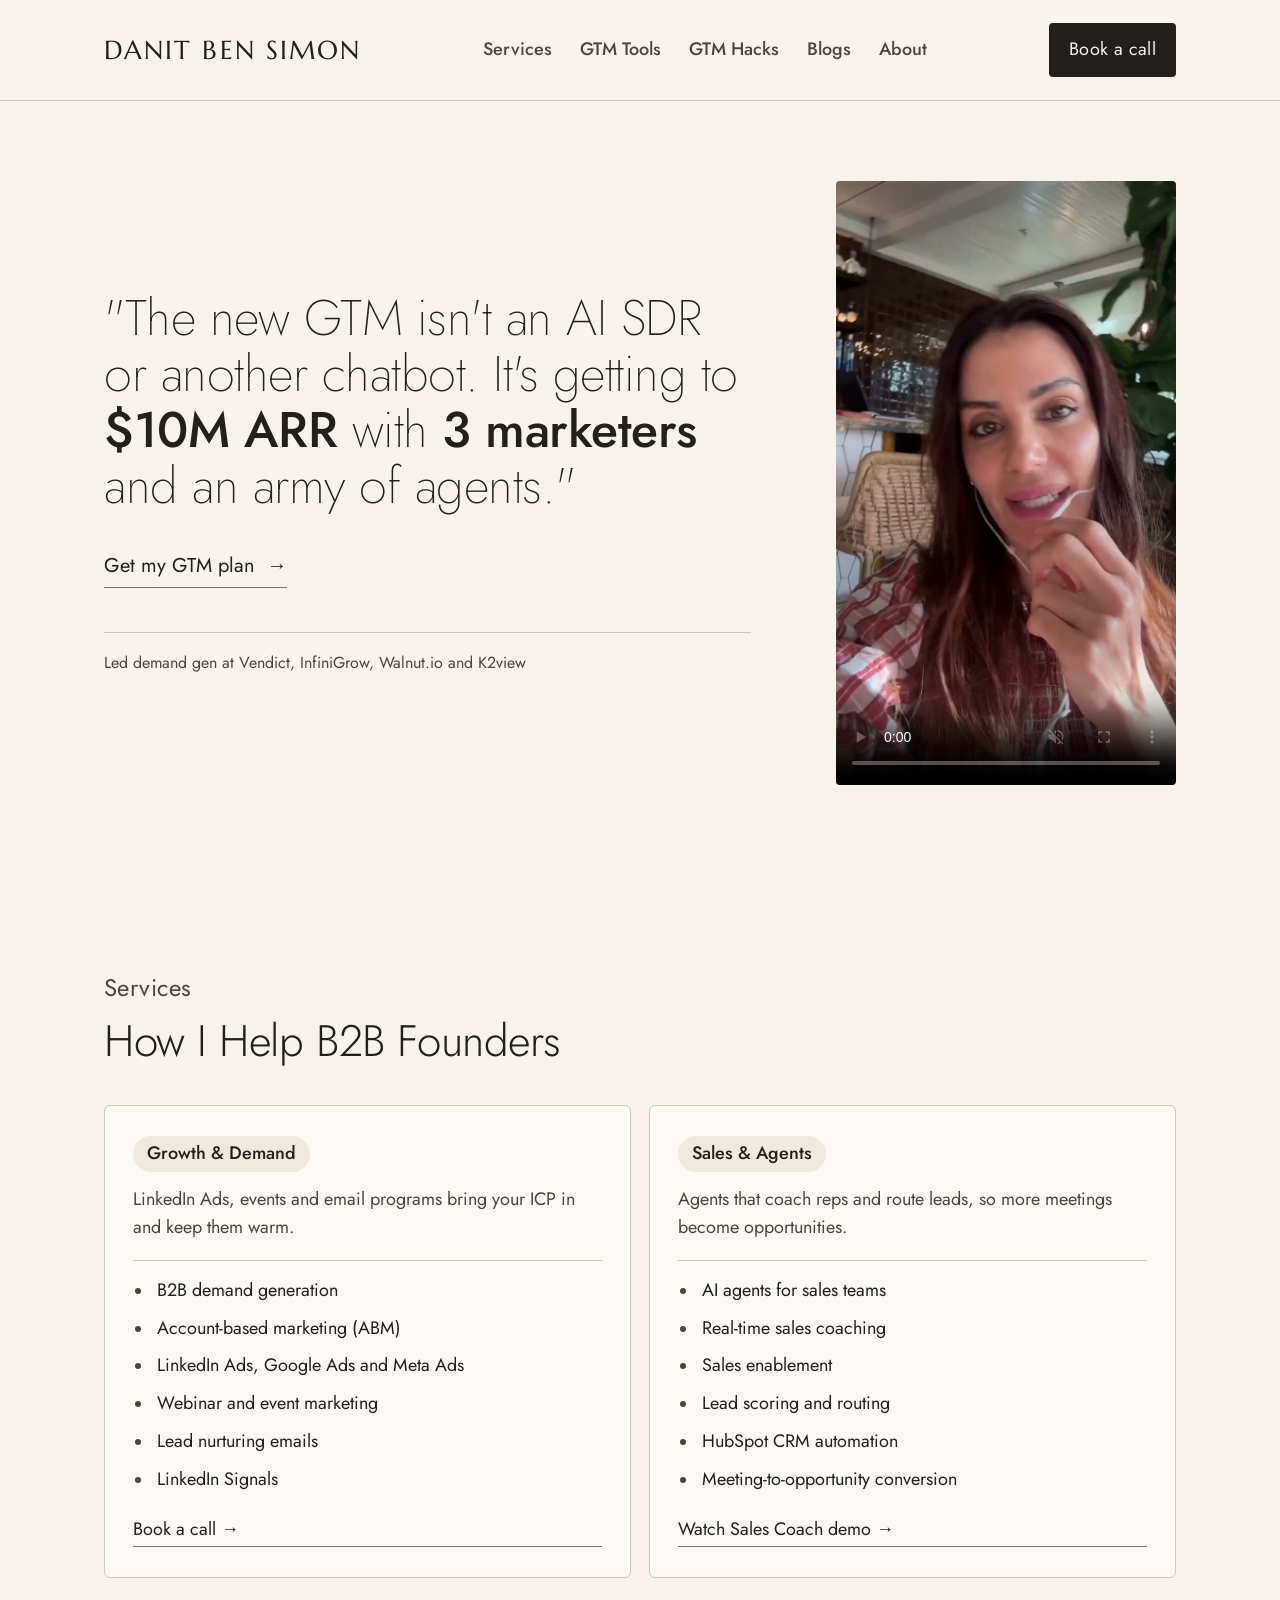
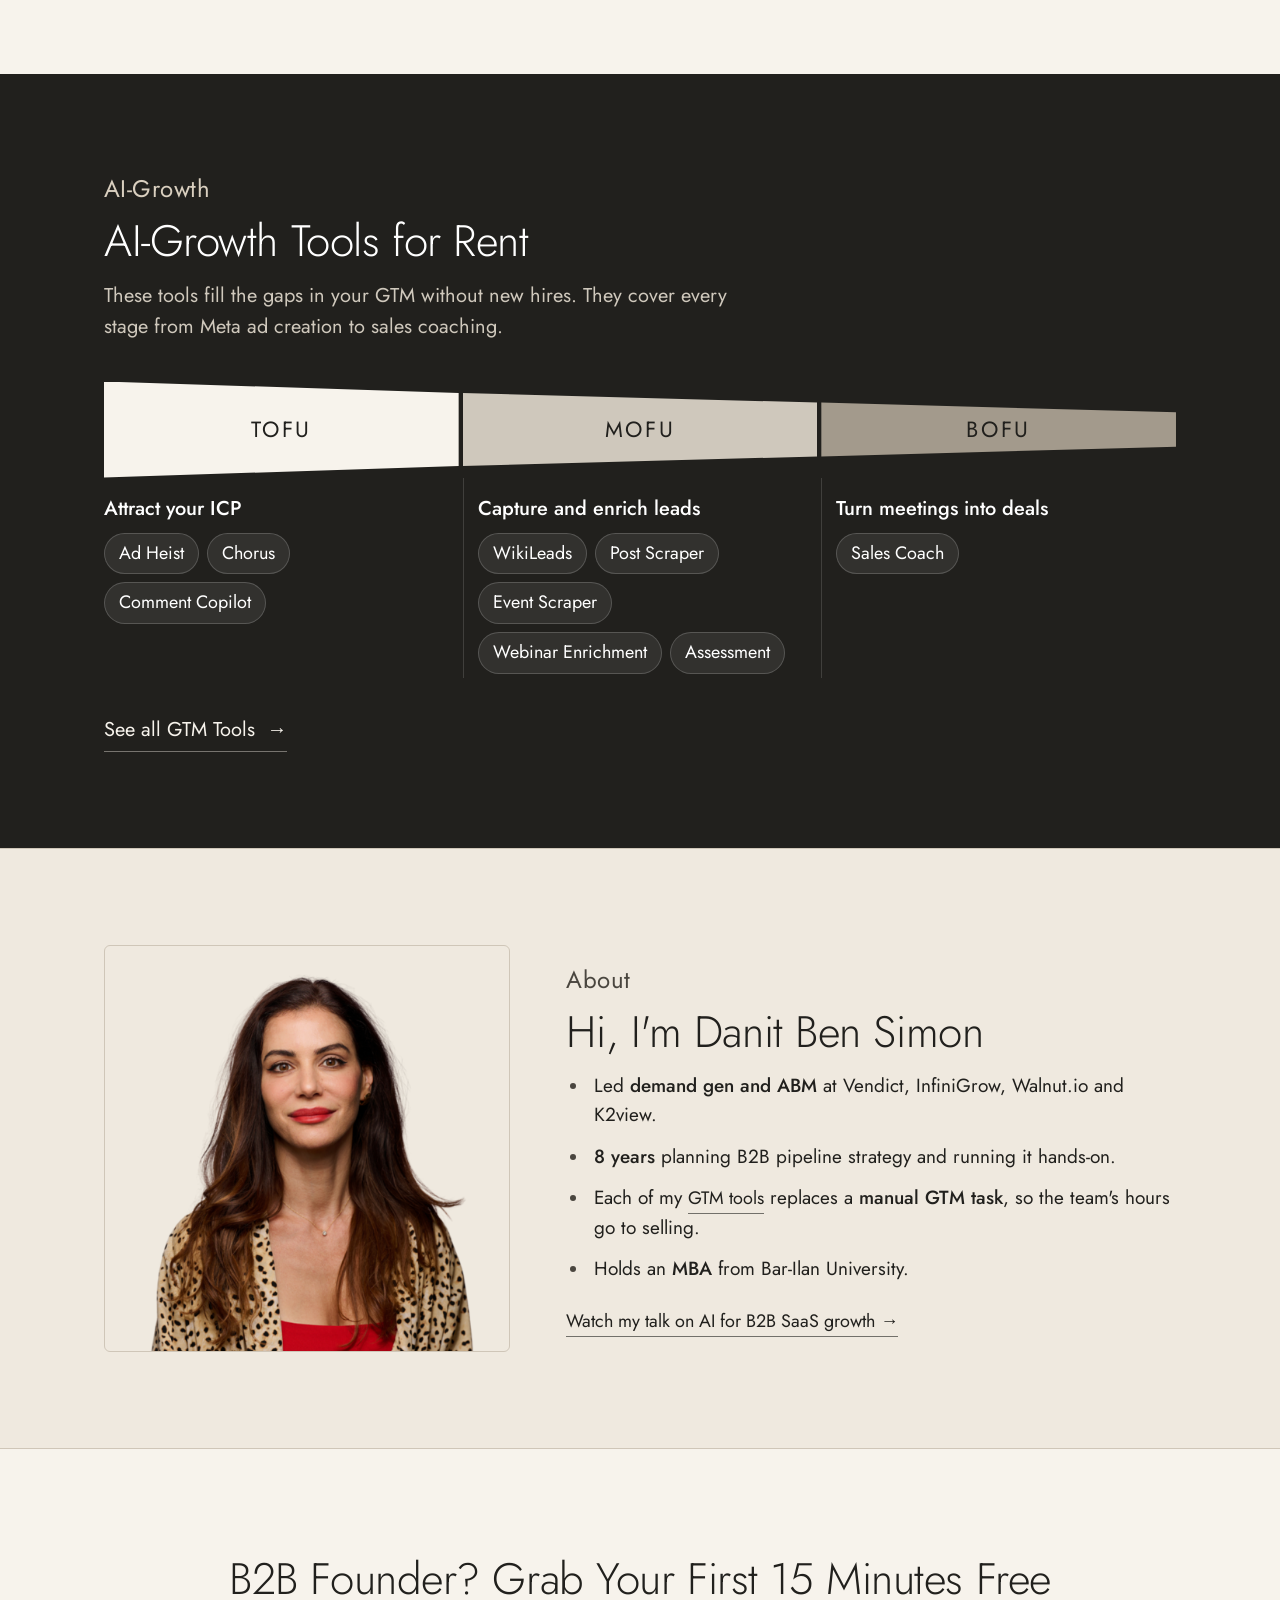
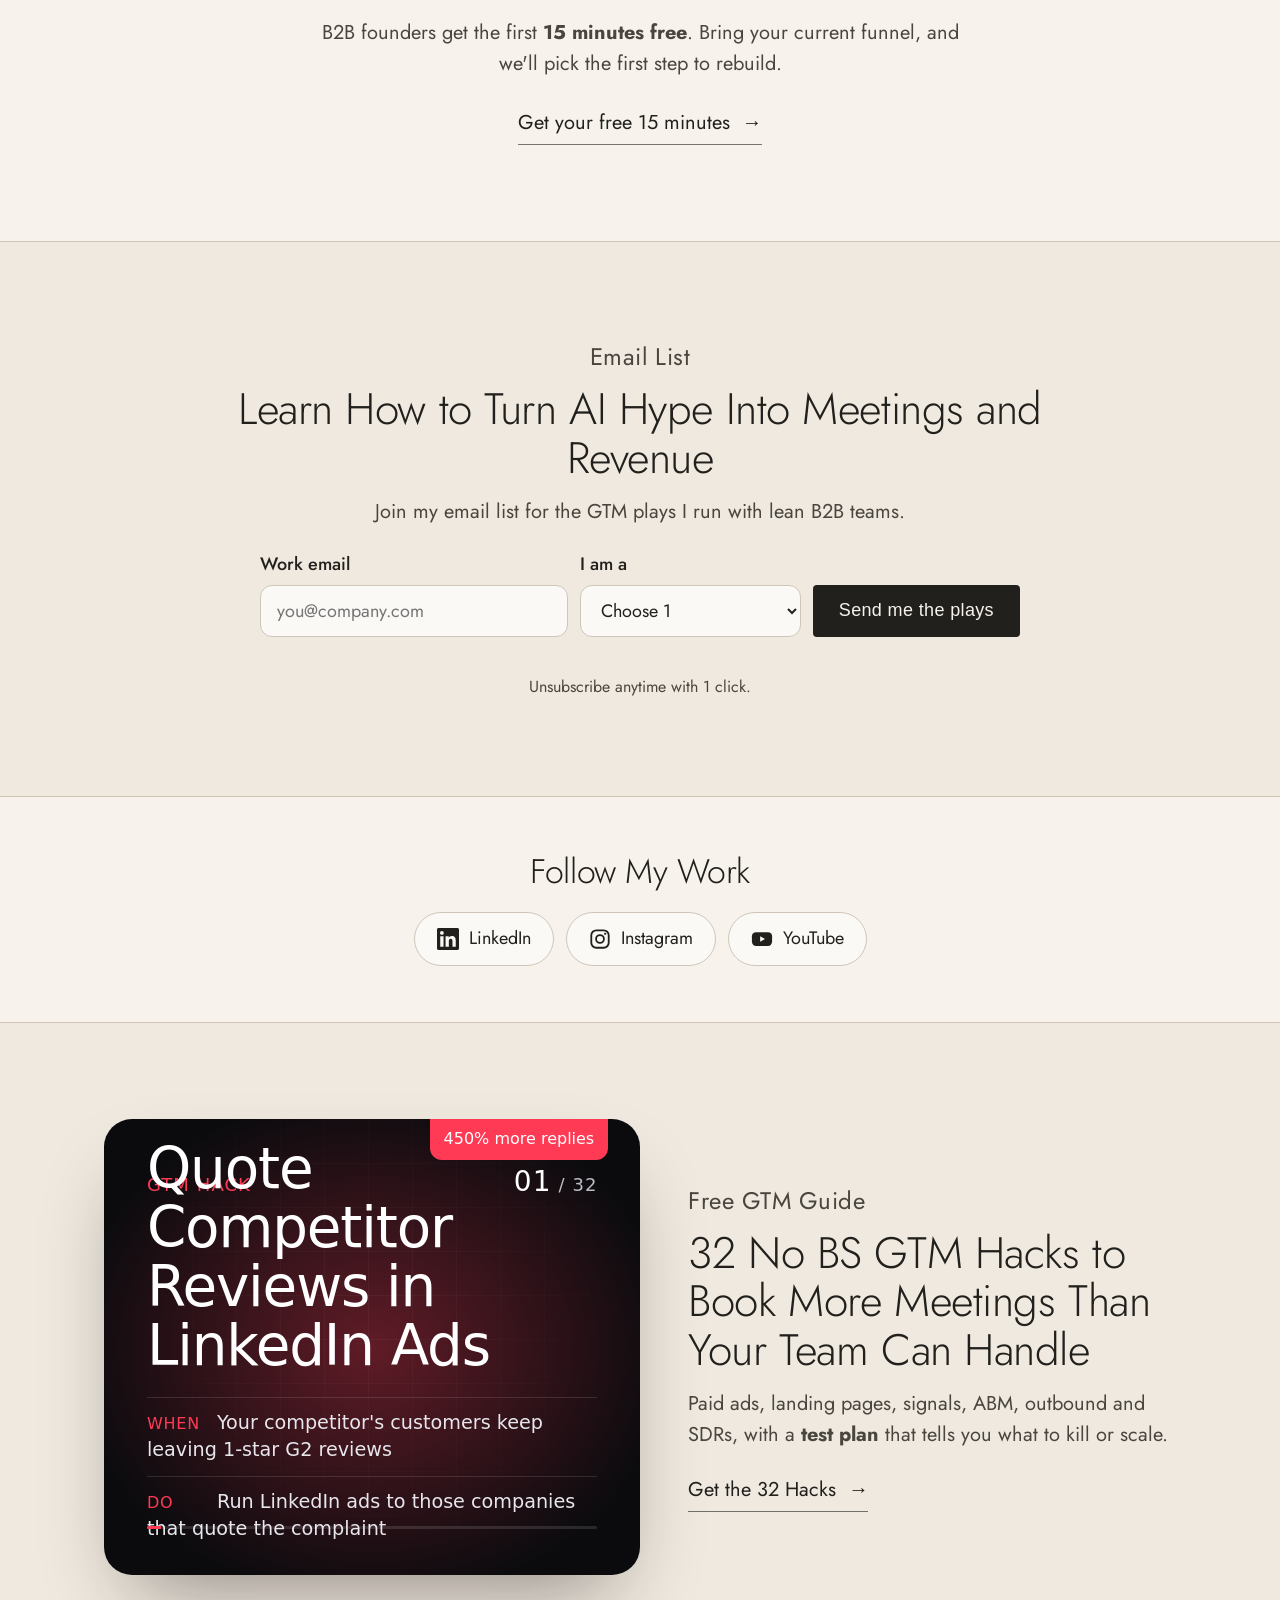
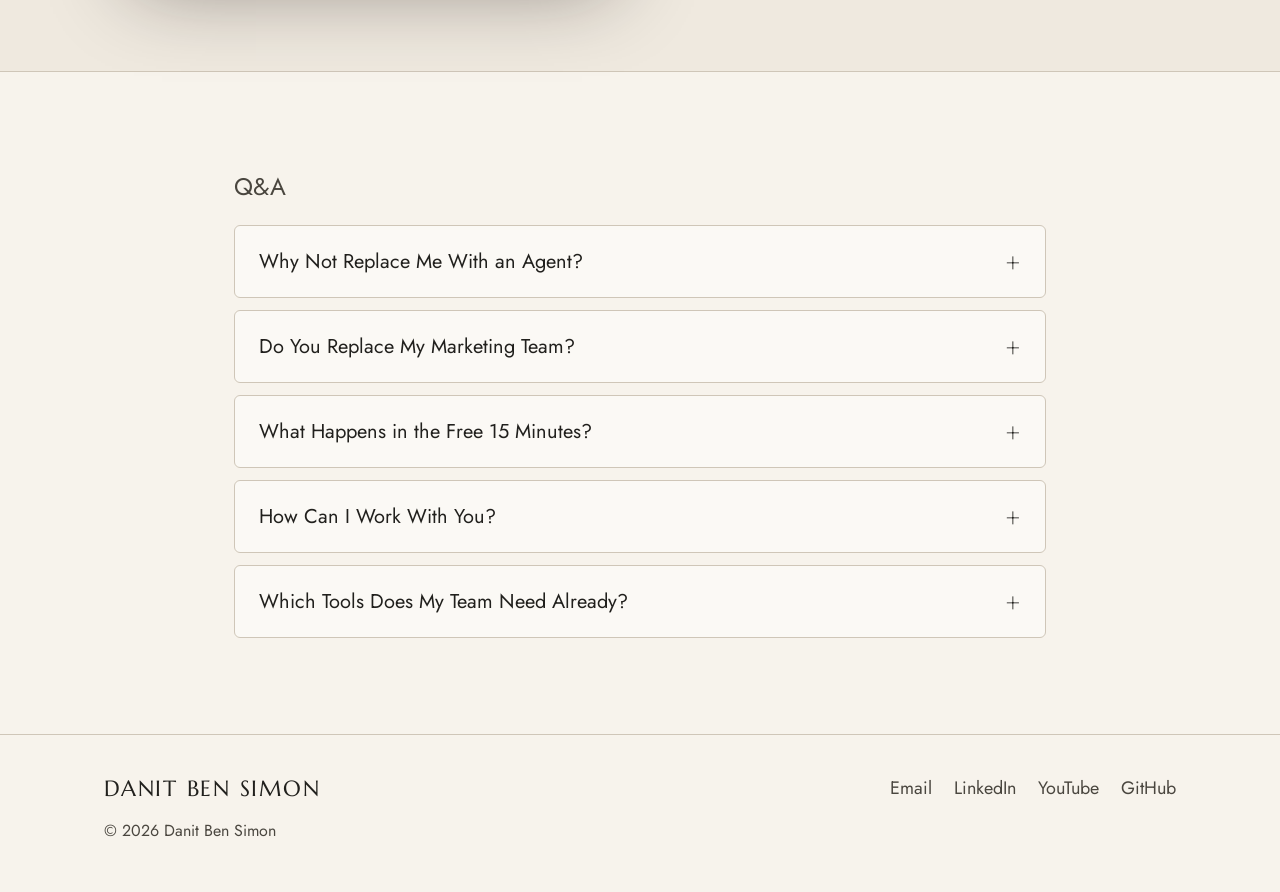
==== commit d304e6cd: "Add Blogs section with B2B marketing tech stack 2026 post Co-Authored-By: Claude Opus 5.5 <noreply@a" ====
--- a/index.html
+++ b/index.html
@@ -19,14 +19,14 @@
 <meta property="og:title" content="I Fix Broken Pipelines for Funded B2B Startups" />
 <meta property="og:description" content="AI-growth tools, demand programs and AI agents for sales teams, built for lean B2B marketing teams." />
 <meta property="og:url" content="https://danitbensimon.com/" />
-<meta property="og:image" content="https://danitbensimon.com/assets/og-share.jpg" />
+<meta property="og:image" content="https://danitbensimon.com/assets/og-share-2.jpg" />
 <meta property="og:image:width" content="1200" />
 <meta property="og:image:height" content="627" />
 <meta property="og:locale" content="en_US" />
 <meta name="twitter:card" content="summary_large_image" />
 <meta name="twitter:title" content="I Fix Broken Pipelines for Funded B2B Startups" />
 <meta name="twitter:description" content="Growth tools and AI agents that book meetings for B2B founders." />
-<meta name="twitter:image" content="https://danitbensimon.com/assets/og-share.jpg" />
+<meta name="twitter:image" content="https://danitbensimon.com/assets/og-share-2.jpg" />
 
 <script type="application/ld+json">
 {
@@ -155,6 +155,7 @@
       <li><a href="#services">Services</a></li>
       <li><a href="gtm-tools/">GTM Tools</a></li>
       <li><a href="gtm-hacks/">GTM Hacks</a></li>
+      <li><a href="blogs/">Blogs</a></li>
       <li><a href="#about">About</a></li>
     </ul></nav>
     <a class="btn btn-primary" href="https://meetings-eu1.hubspot.com/dben-simon">Book a call</a>
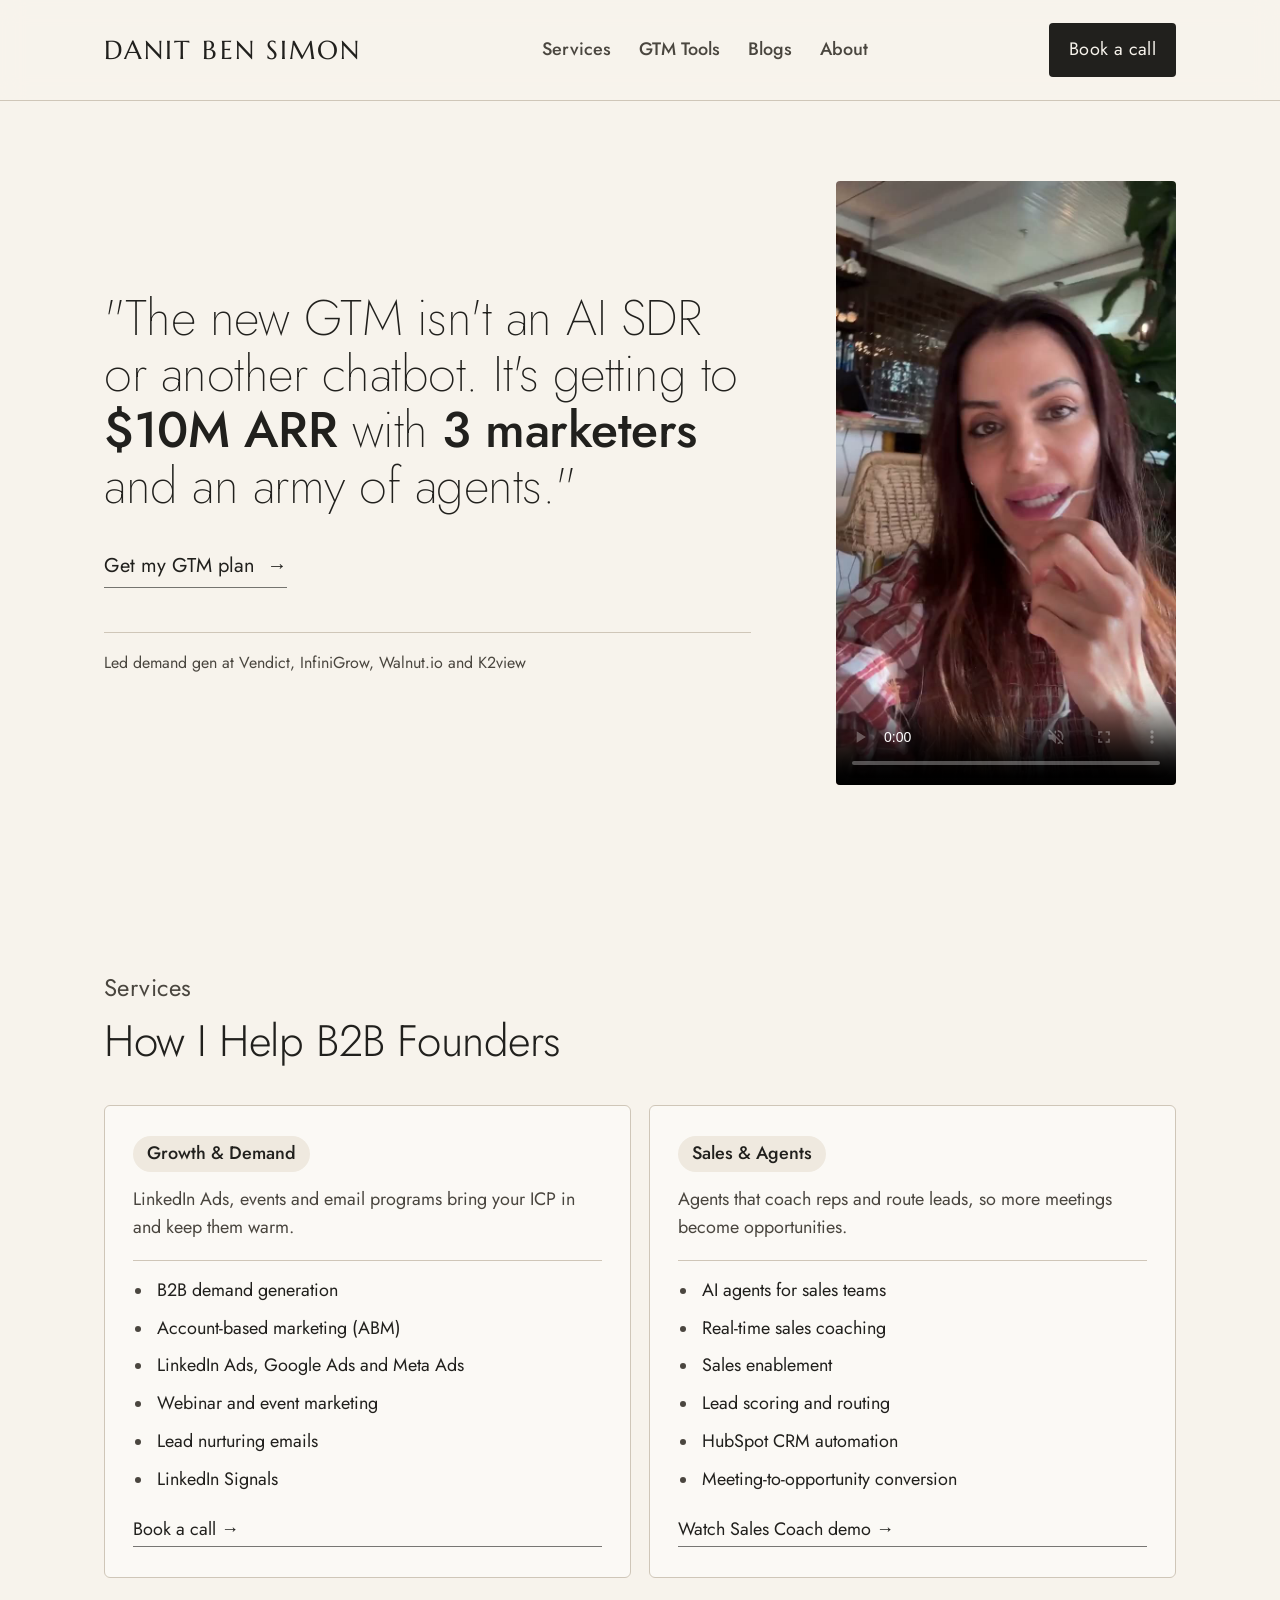
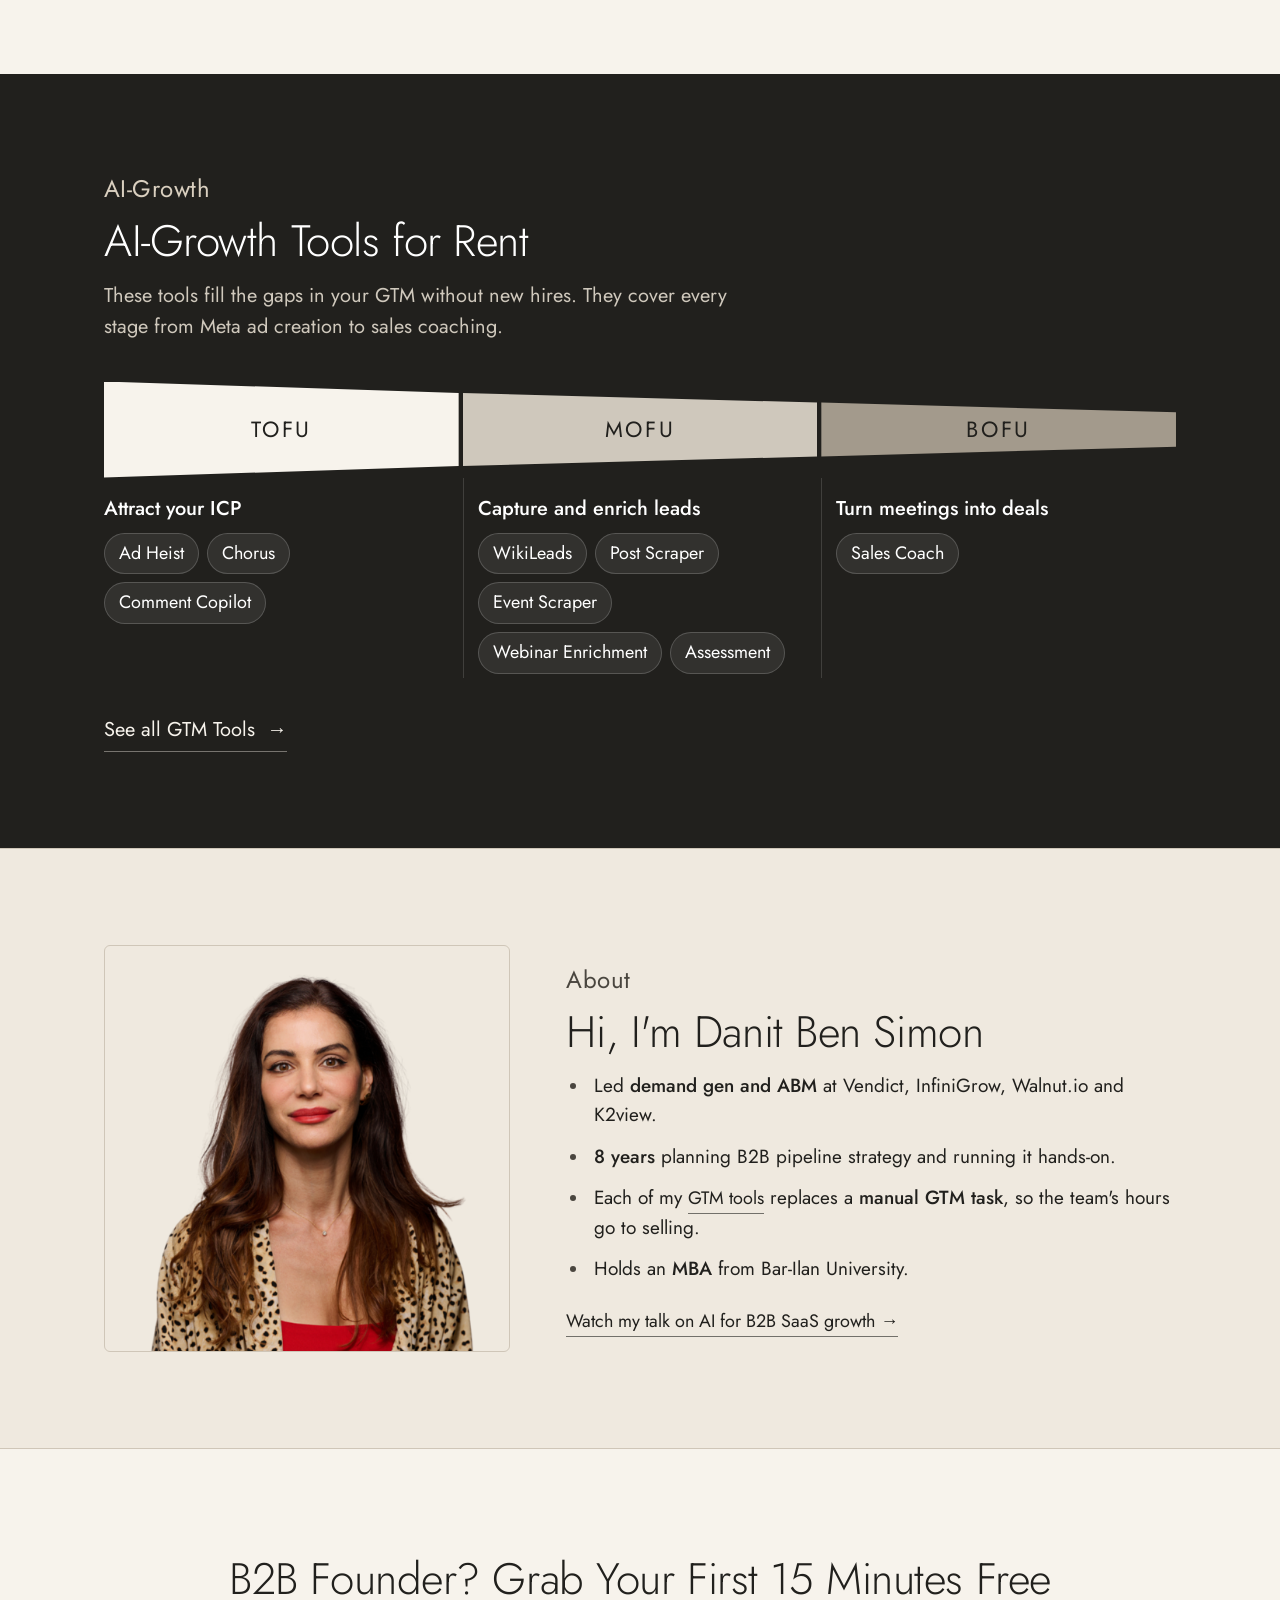
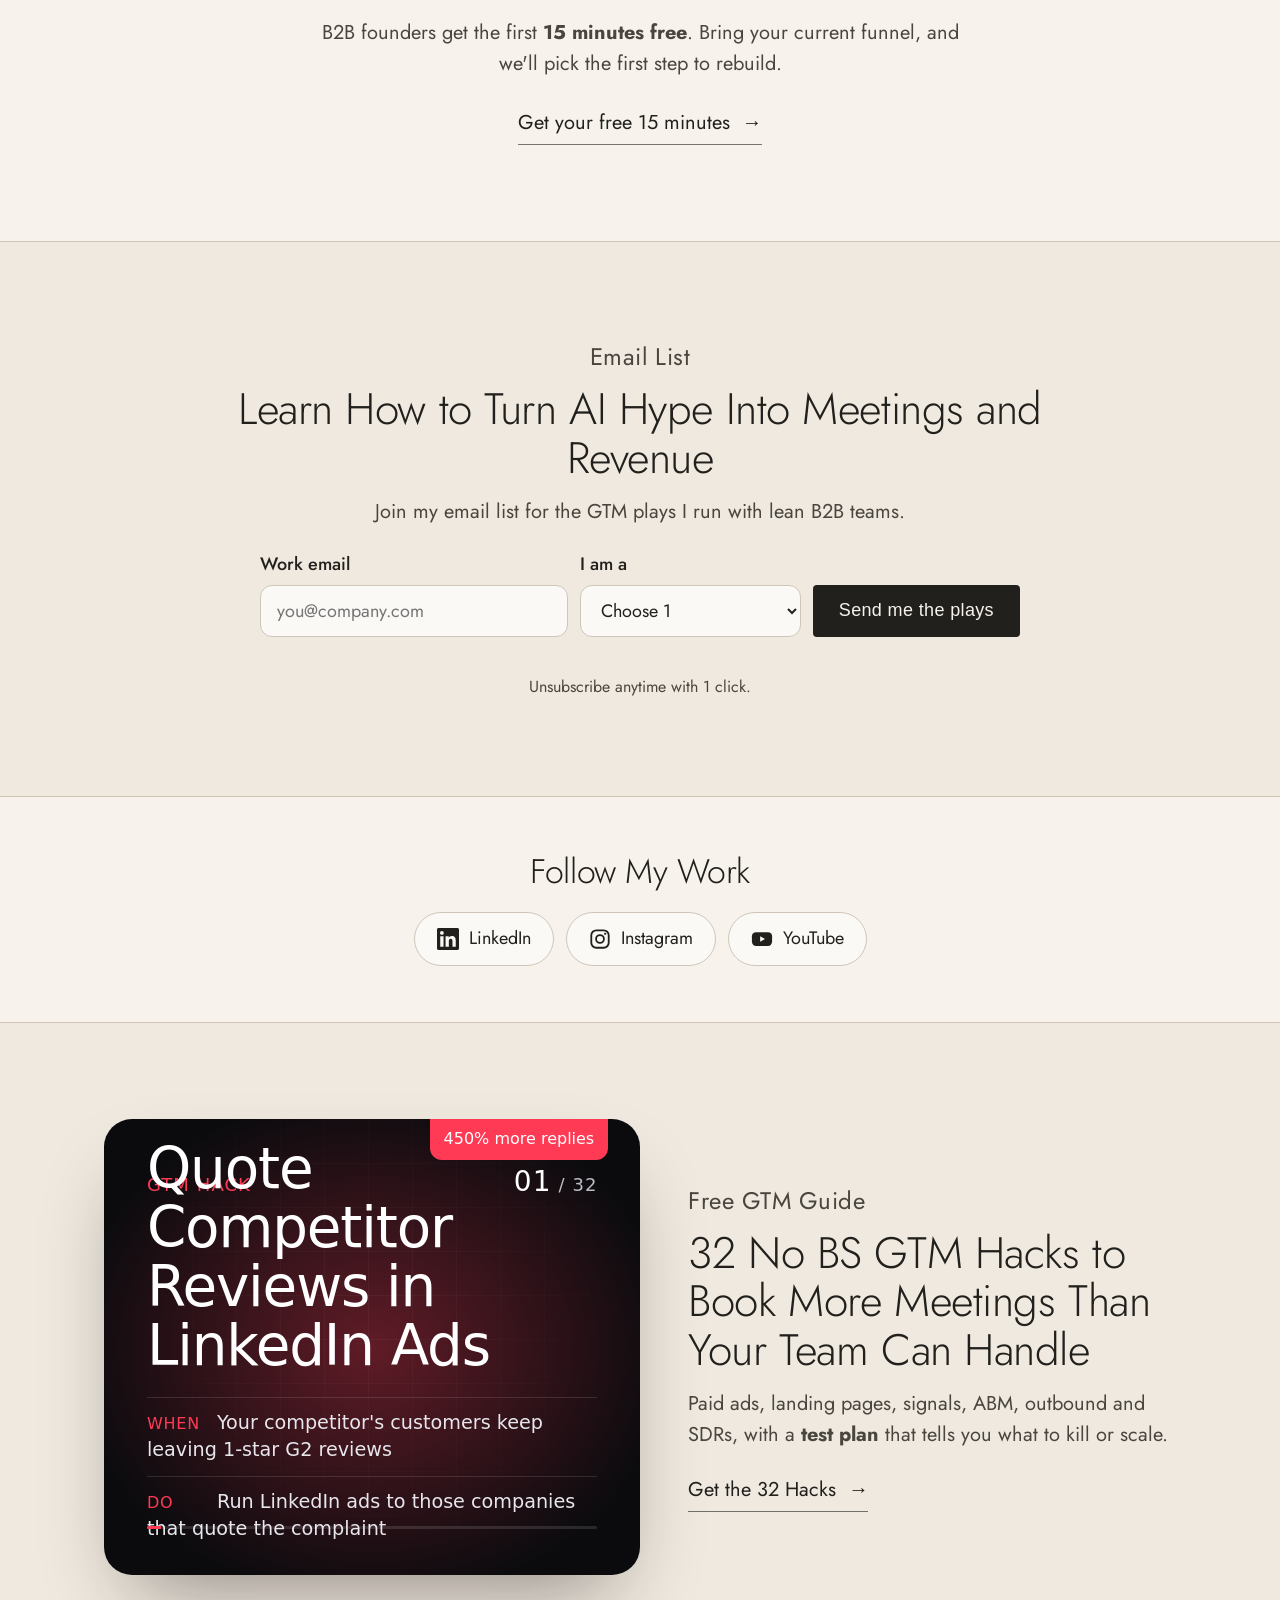
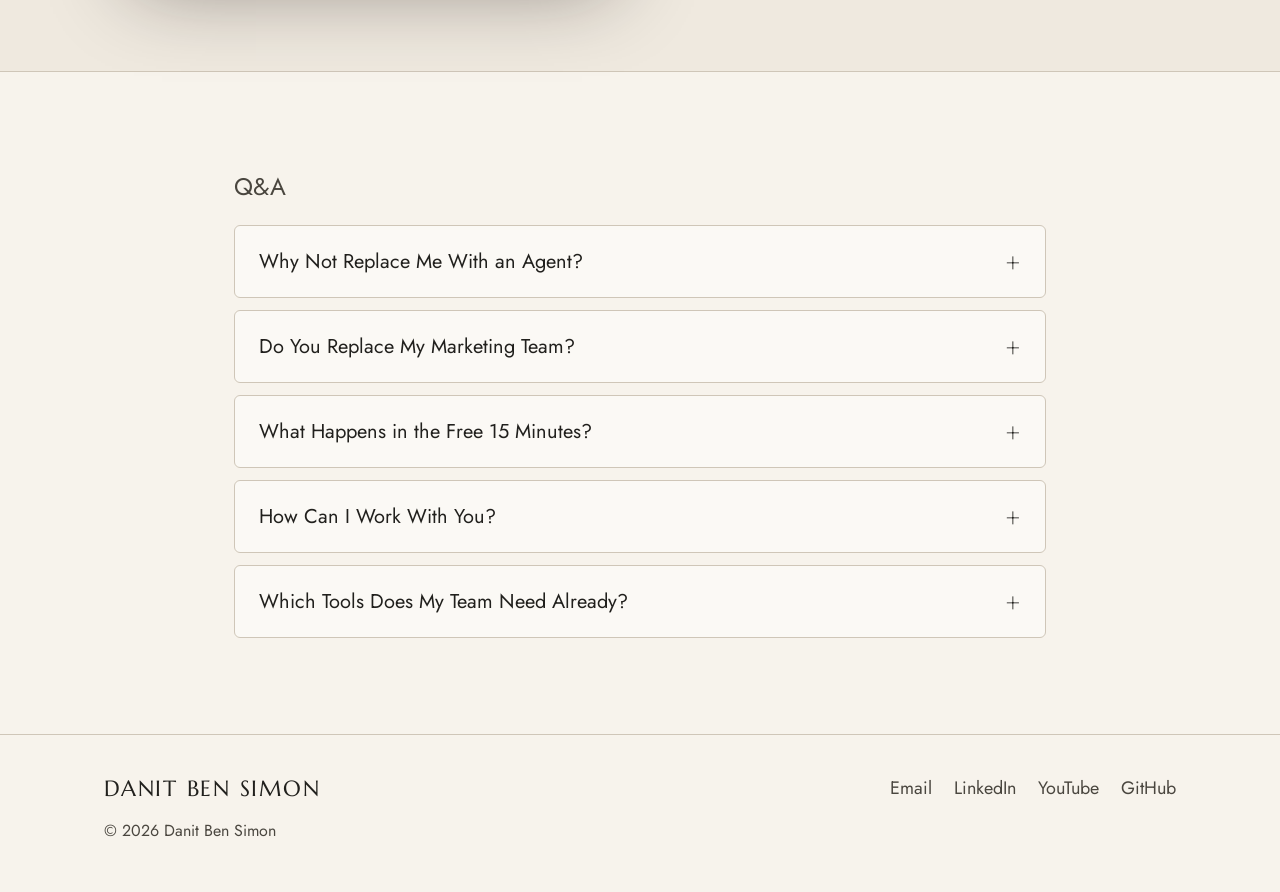
==== commit d71afafe: "Blogs: GTM hacks becomes a blog post with sidebar PDF download; one blog template; GTM Hacks removed" ====
--- a/index.html
+++ b/index.html
@@ -154,7 +154,6 @@
     <nav><ul>
       <li><a href="#services">Services</a></li>
       <li><a href="gtm-tools/">GTM Tools</a></li>
-      <li><a href="gtm-hacks/">GTM Hacks</a></li>
       <li><a href="blogs/">Blogs</a></li>
       <li><a href="#about">About</a></li>
     </ul></nav>
@@ -305,7 +304,7 @@
       <span class="eyebrow">Free GTM Guide</span>
       <h2>32 No BS GTM Hacks to Book More Meetings Than Your Team Can Handle</h2>
       <p class="lead">Paid ads, landing pages, signals, ABM, outbound and SDRs, with a <b>test plan</b> that tells you what to kill or scale.</p>
-      <a class="btn-link" href="/gtm-hacks/">Get the 32 Hacks <span class="ar">→</span></a>
+      <a class="btn-link" href="/blogs/gtm-hacks/">Get the 32 Hacks <span class="ar">→</span></a>
     </div>
   </div>
 </section>
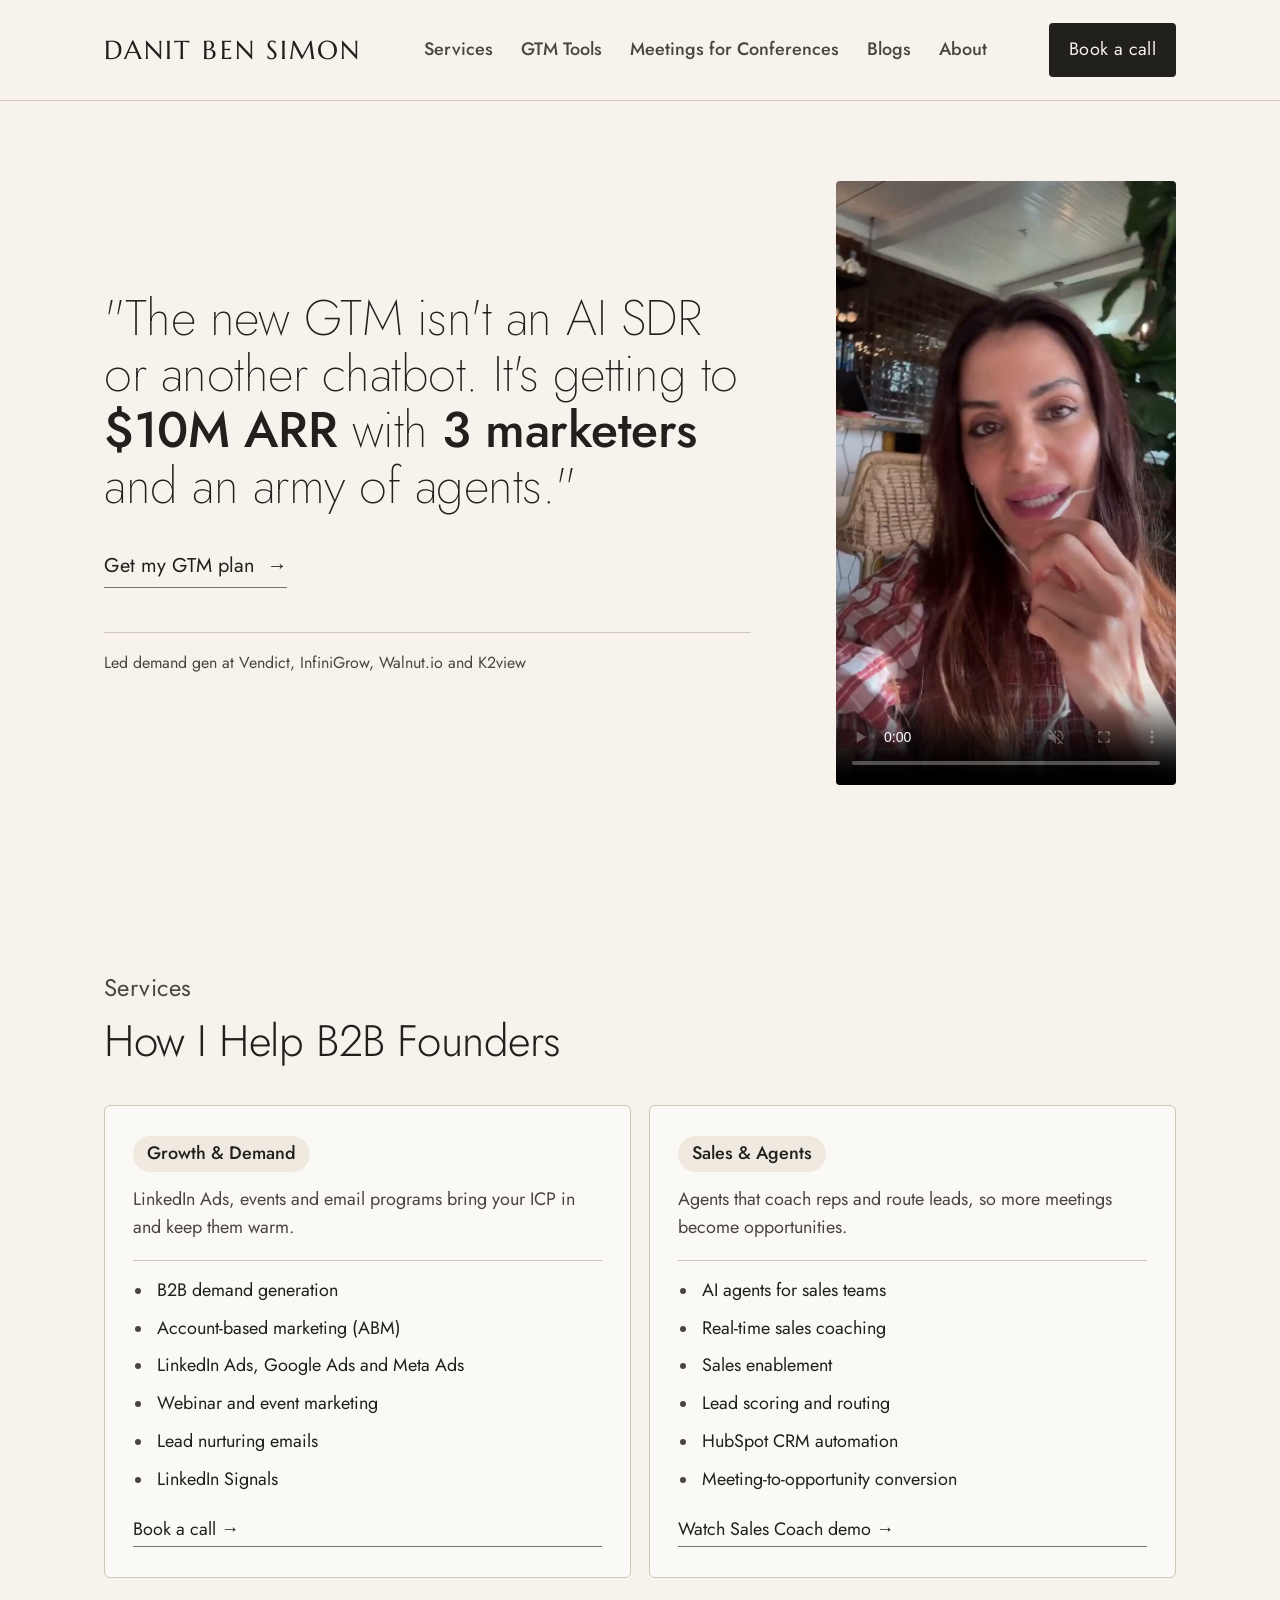
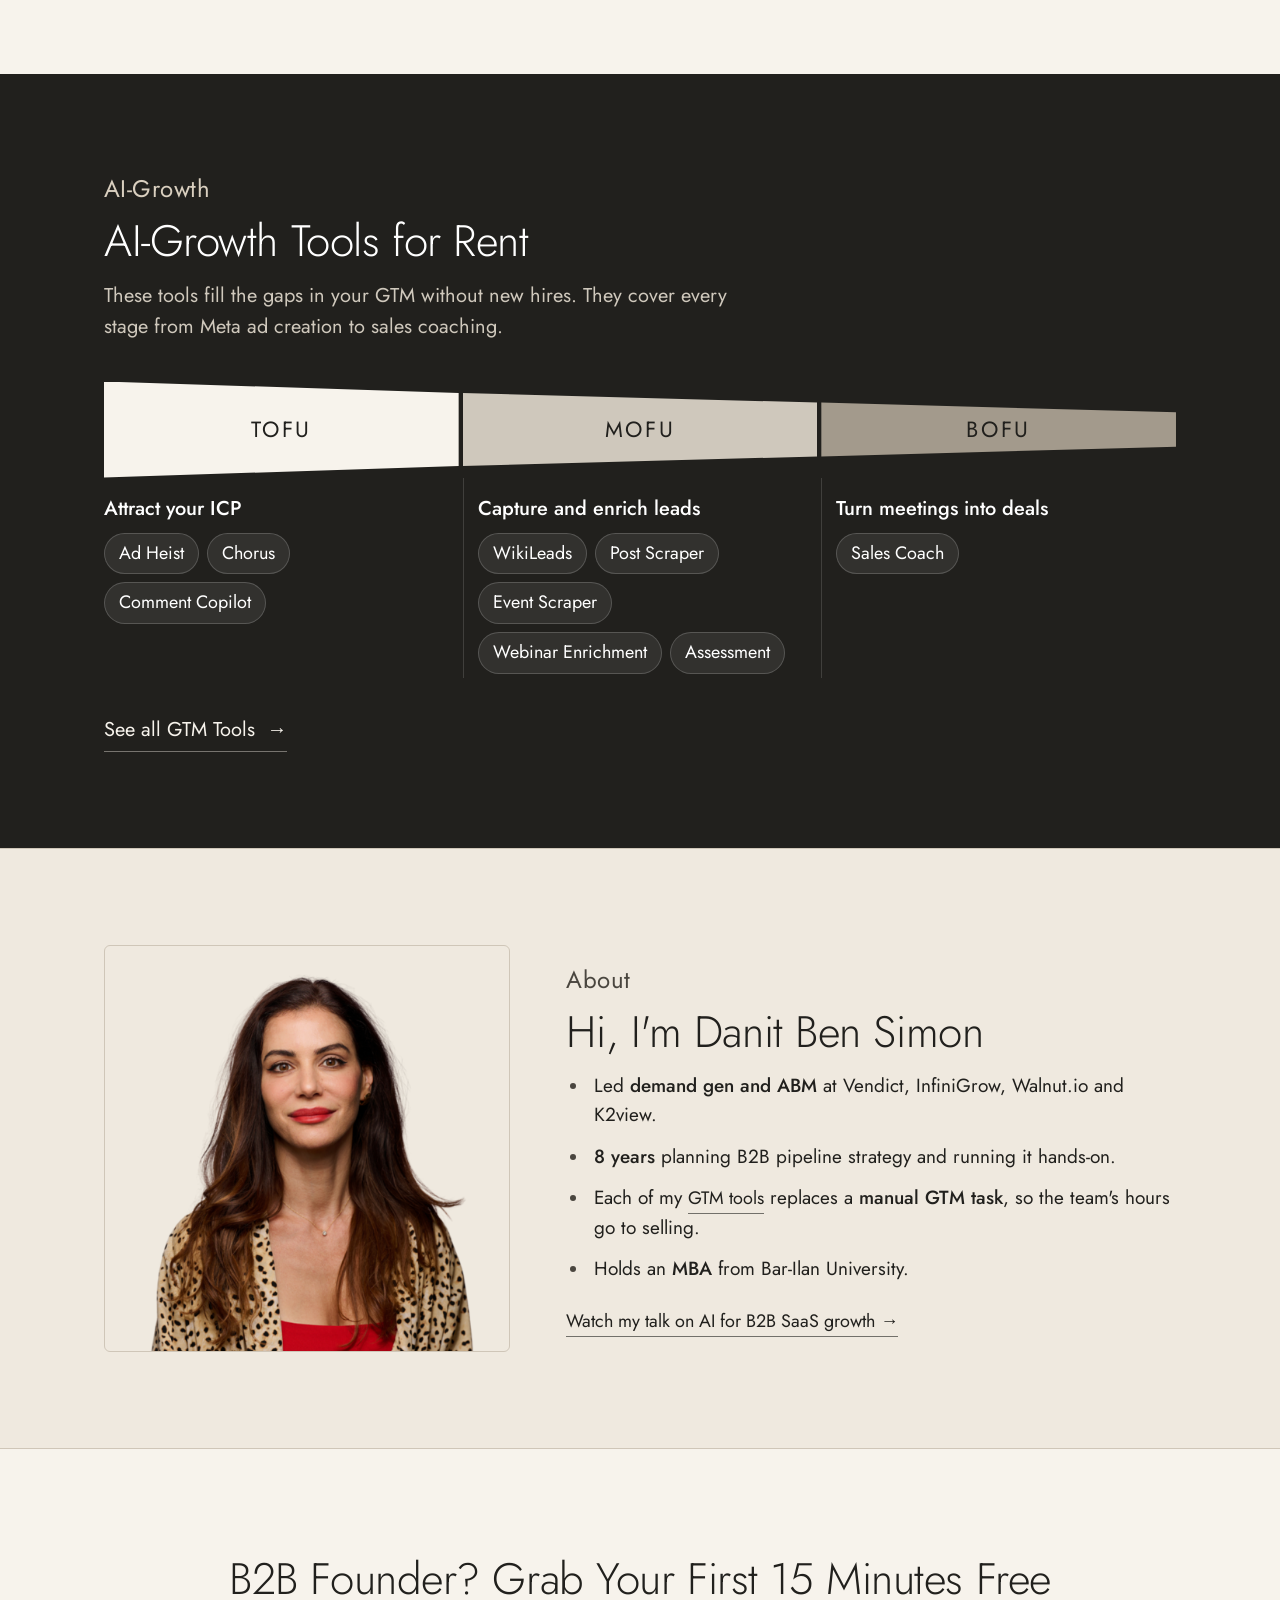
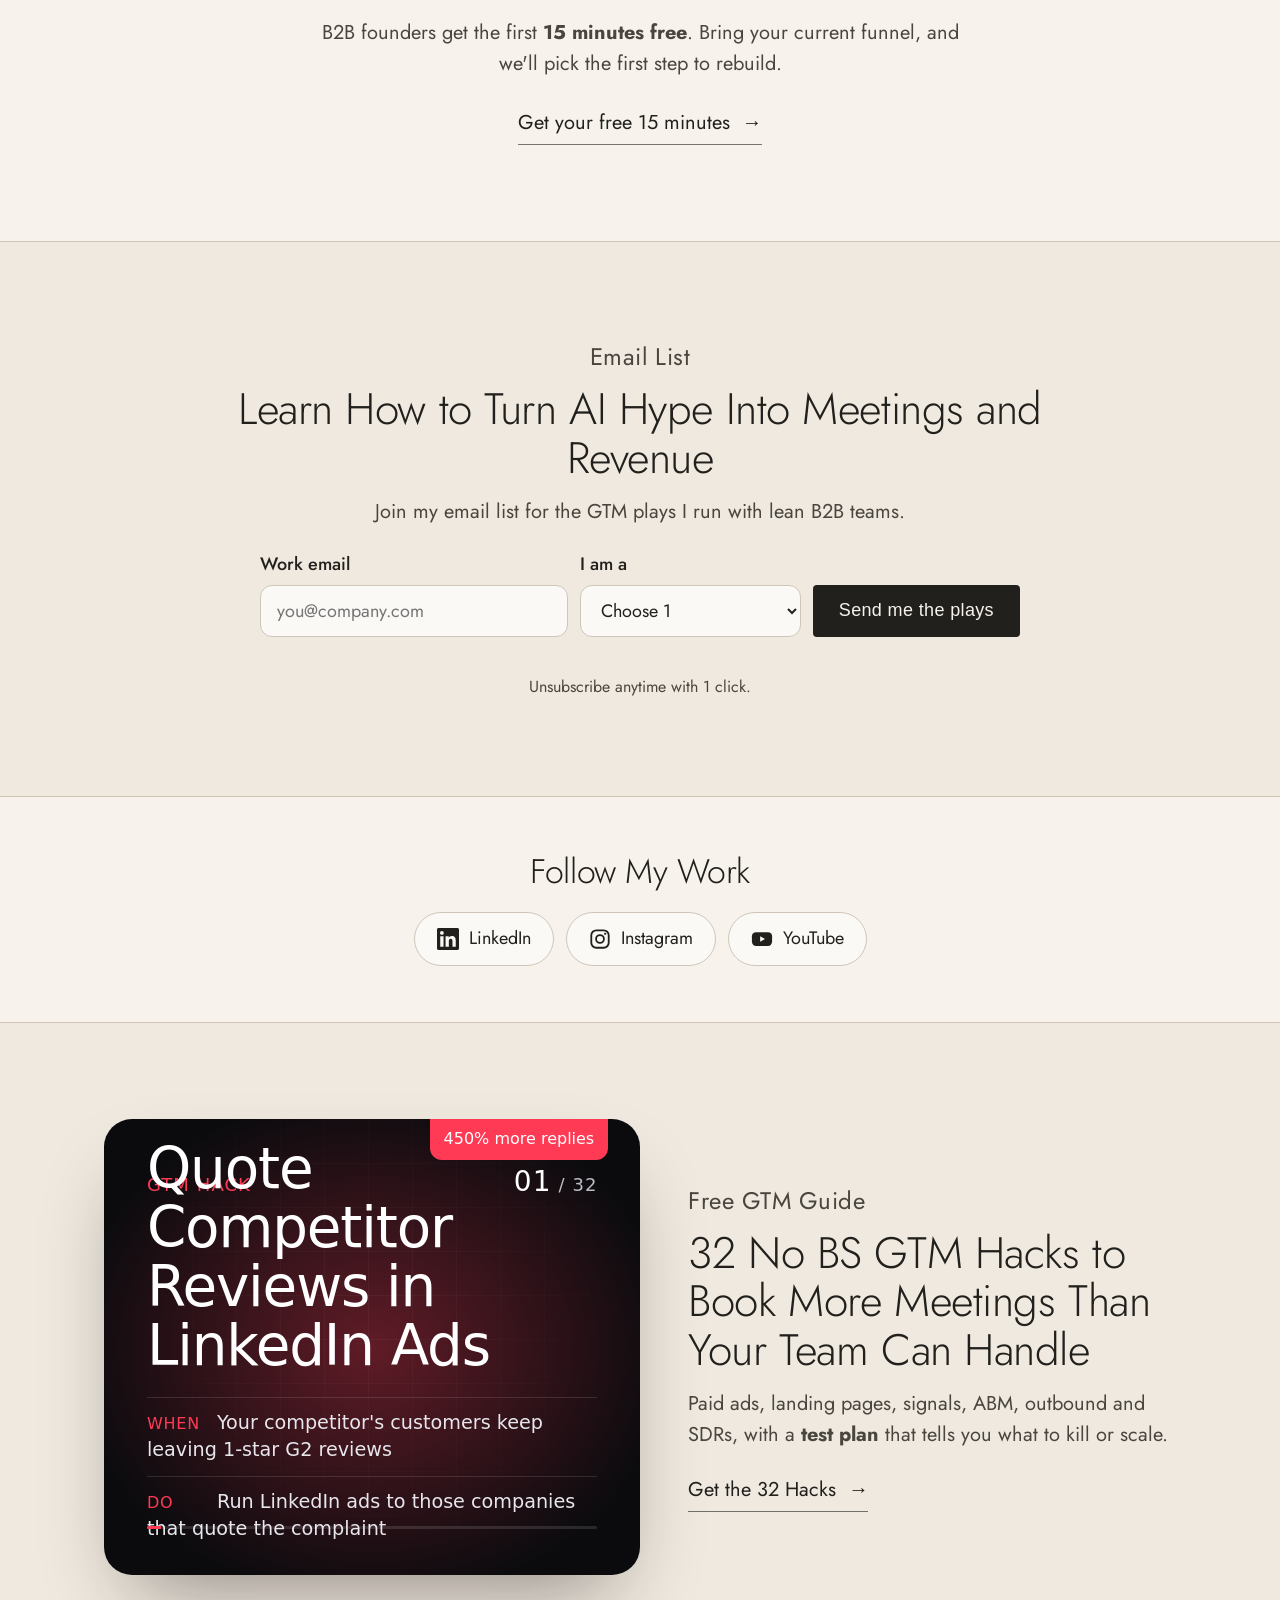
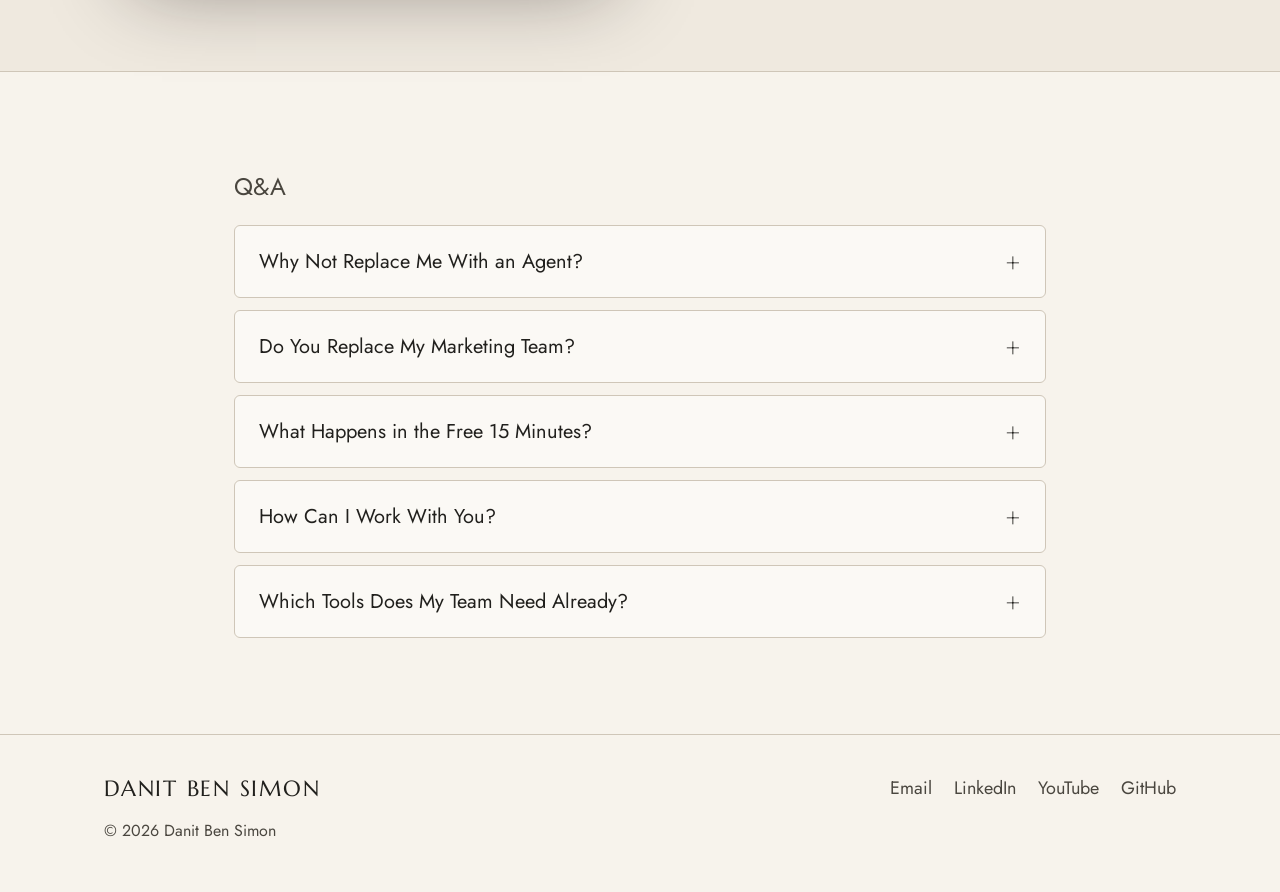
==== commit 79938a17: "Add Meetings for Conferences page and nav tab Co-Authored-By: Claude Opus 5.5 <noreply@anthropic.com" ====
--- a/index.html
+++ b/index.html
@@ -154,6 +154,7 @@
     <nav><ul>
       <li><a href="#services">Services</a></li>
       <li><a href="gtm-tools/">GTM Tools</a></li>
+      <li><a href="meetings-for-conferences/">Meetings for Conferences</a></li>
       <li><a href="blogs/">Blogs</a></li>
       <li><a href="#about">About</a></li>
     </ul></nav>
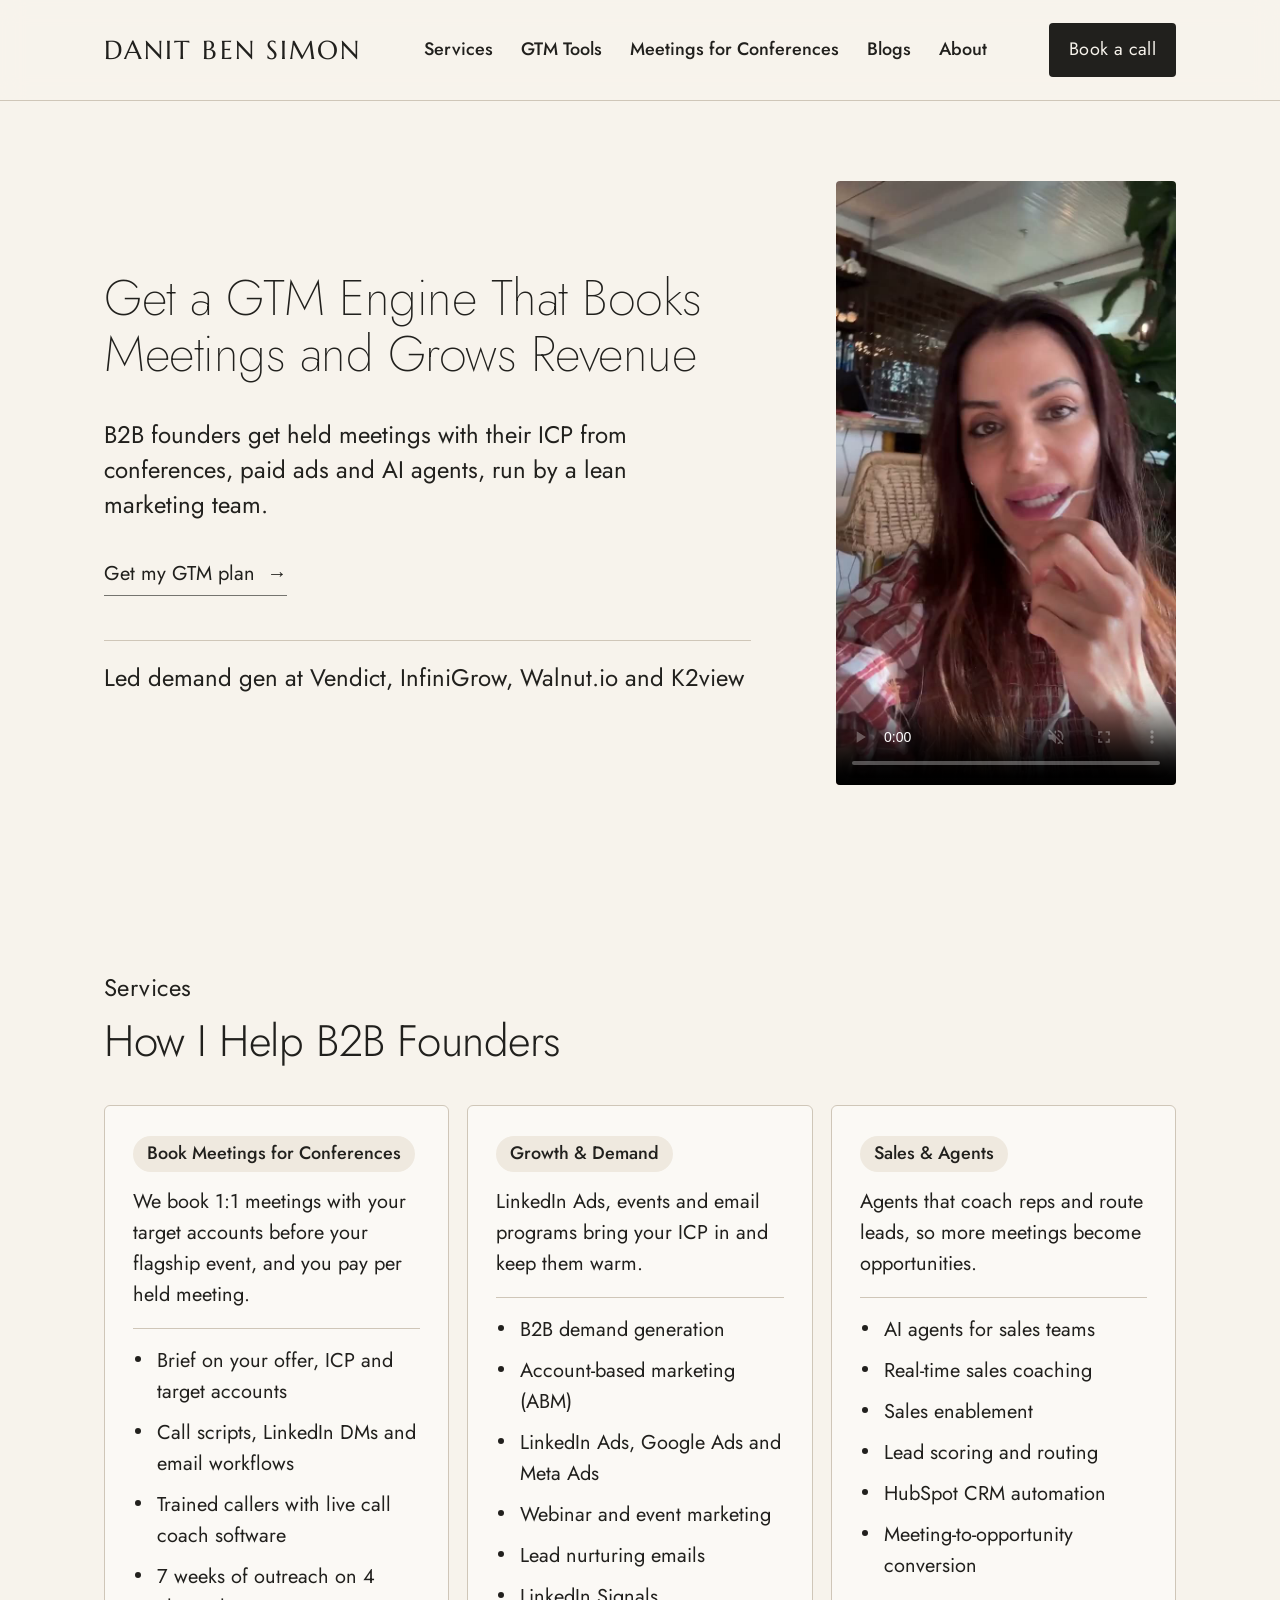
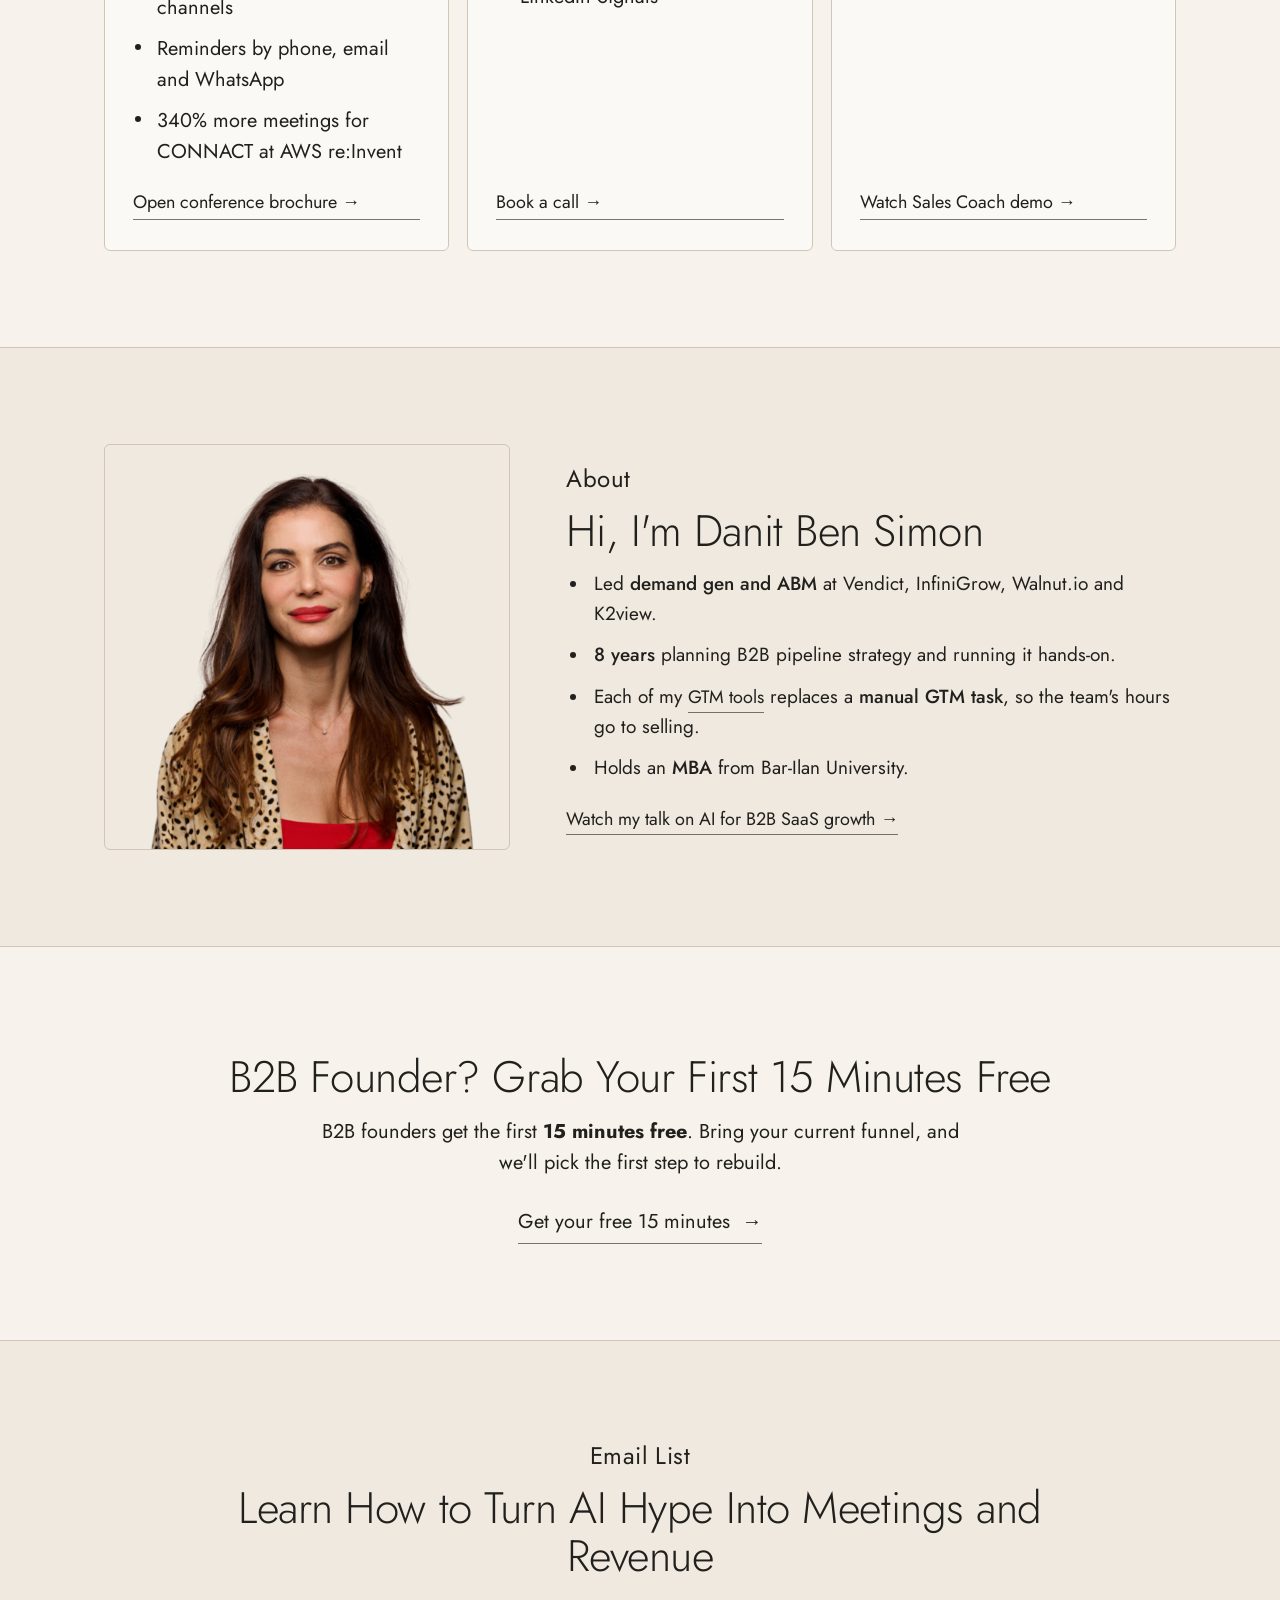
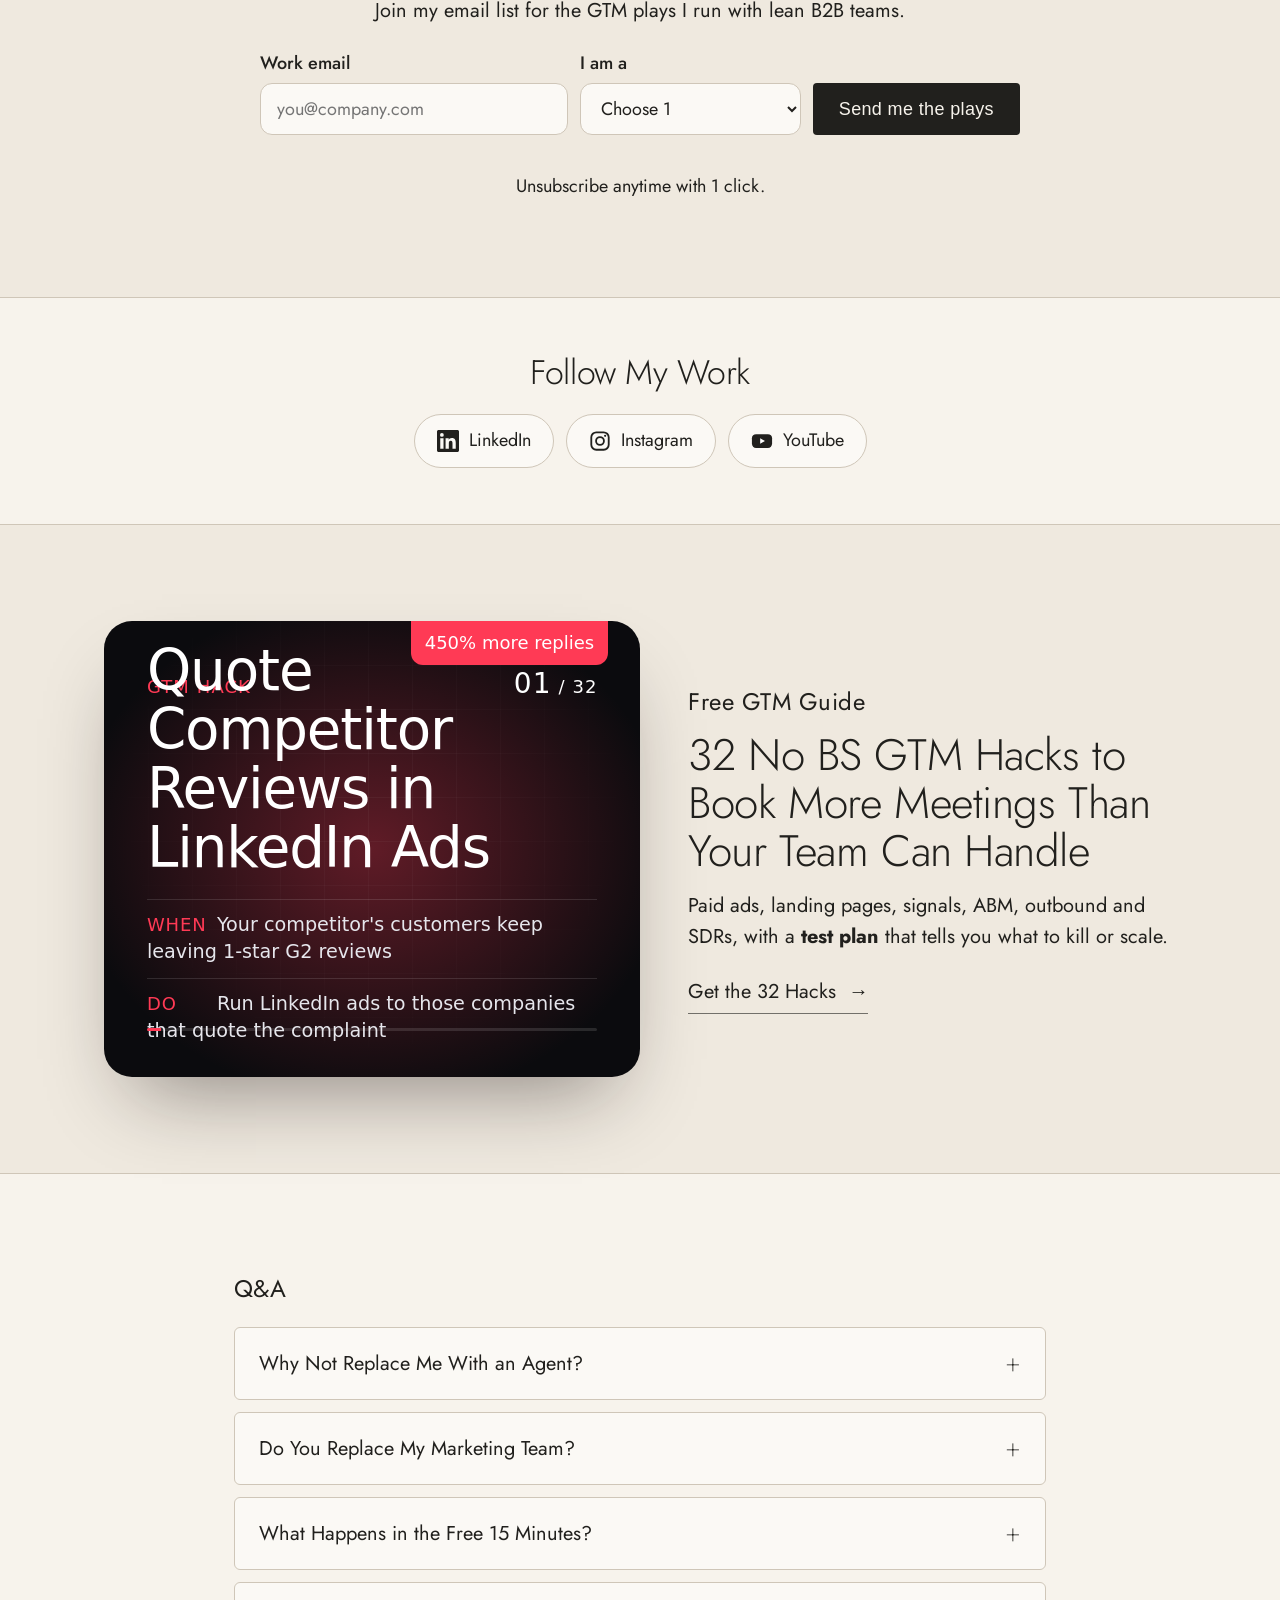
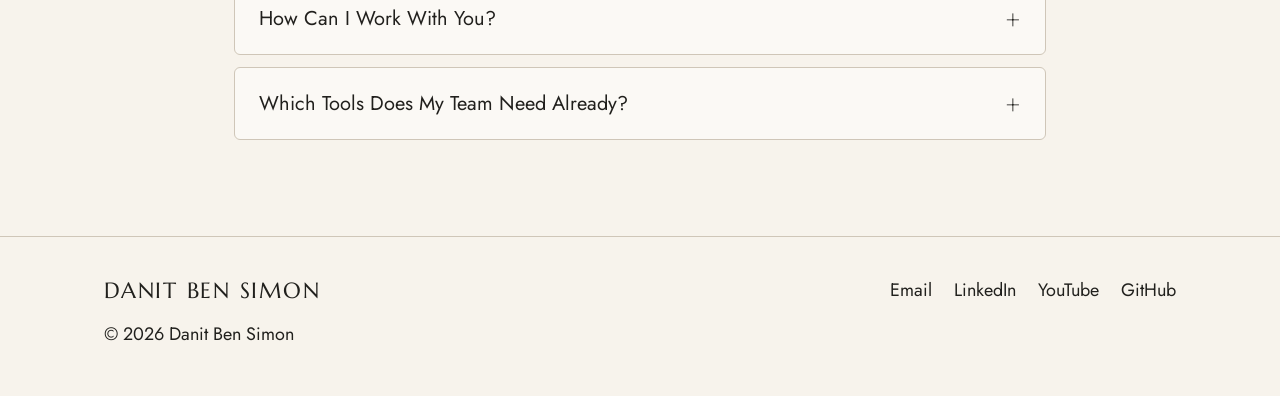
==== commit 5e82e0e0: "Homepage: GTM offer headline, black larger small text, conference meetings service + brochure page, " ====
--- a/index.html
+++ b/index.html
@@ -143,7 +143,7 @@
 <link rel="preconnect" href="https://fonts.googleapis.com">
 <link rel="preconnect" href="https://fonts.gstatic.com" crossorigin>
 <link href="https://fonts.googleapis.com/css2?family=Marcellus&family=Jost:wght@200;300;400;500&display=swap" rel="stylesheet">
-<link rel="stylesheet" href="assets/site.css?v=20261021c">
+<link rel="stylesheet" href="assets/site.css?v=20261125a">
 <script src="assets/newsletter.js?v=20261025a" defer></script>
 </head>
 <body>
@@ -165,7 +165,8 @@
 <section class="hero" id="top">
   <div class="wrap hero-grid">
     <div>
-      <h1 class="hero-quote">"The new GTM isn't an AI SDR or another chatbot. It's getting to <em>$10M ARR</em> with <em>3 marketers</em> and an army of agents."</h1>
+      <h1 class="hero-quote">Get a GTM Engine That Books Meetings and Grows Revenue</h1>
+      <p class="hero-sub">B2B founders get held meetings with their ICP from conferences, paid ads and AI agents, run by a lean marketing team.</p>
       <div class="hero-cta">
         <a class="btn-link" href="https://meetings-eu1.hubspot.com/dben-simon">Get my GTM plan <span class="ar">→</span></a>
       </div>
@@ -181,7 +182,20 @@
       <span class="eyebrow">Services</span>
       <h2>How I Help B2B Founders</h2>
     </div>
-    <div class="pillars">
+    <div class="pillars pillars-3">
+      <article class="pillar">
+        <span class="tag">Book Meetings for Conferences</span>
+        <p>We book 1:1 meetings with your target accounts before your flagship event, and you pay per held meeting.</p>
+        <ul>
+          <li>Brief on your offer, ICP and target accounts</li>
+          <li>Call scripts, LinkedIn DMs and email workflows</li>
+          <li>Trained callers with live call coach software</li>
+          <li>7 weeks of outreach on 4 channels</li>
+          <li>Reminders by phone, email and WhatsApp</li>
+          <li>340% more meetings for CONNACT at AWS re:Invent</li>
+        </ul>
+        <a class="go" href="conference-meetings/">Open conference brochure →</a>
+      </article>
       <article class="pillar">
         <span class="tag">Growth &amp; Demand</span>
         <p>LinkedIn Ads, events and email programs bring your ICP in and keep them warm.</p>
@@ -213,31 +227,6 @@
   </div>
 </section>
 
-<section class="rent" id="tools">
-  <div class="wrap">
-    <div class="section-head">
-      <span class="eyebrow">AI-Growth</span>
-      <h2>AI-Growth Tools for Rent</h2>
-      <p class="lead">These tools fill the gaps in your GTM without new hires. They cover every stage from Meta ad creation to sales coaching.</p>
-    </div>
-    <div class="funnel">
-          <div class="stage stage-1">
-            <div class="seg"><span>TOFU</span></div>
-            <div class="bucket"><strong>Attract your ICP</strong><div class="chips"><a class="chip" href="gtm-tools/#ad-heist">Ad Heist</a><a class="chip" href="gtm-tools/#chorus">Chorus</a><a class="chip" href="gtm-tools/#comment-copilot">Comment Copilot</a></div></div>
-          </div>
-          <div class="stage stage-2">
-            <div class="seg"><span>MOFU</span></div>
-            <div class="bucket"><strong>Capture and enrich leads</strong><div class="chips"><a class="chip" href="gtm-tools/#wikileads">WikiLeads</a><a class="chip" href="gtm-tools/#post-scraper">Post Scraper</a><a class="chip" href="gtm-tools/#event-scraper">Event Scraper</a><a class="chip" href="gtm-tools/#webinar-enrichment">Webinar Enrichment</a><a class="chip" href="gtm-tools/#ai-assessment">Assessment</a></div></div>
-          </div>
-          <div class="stage stage-3">
-            <div class="seg"><span>BOFU</span></div>
-            <div class="bucket"><strong>Turn meetings into deals</strong><div class="chips"><a class="chip" href="gtm-tools/#sales-coach">Sales Coach</a></div></div>
-          </div>
-        </div>
-    <div class="rent-cta"><a class="btn-link" href="gtm-tools/">See all GTM Tools <span class="ar">→</span></a></div>
-  </div>
-</section>
-
 <section class="alt" id="about">
   <div class="wrap about-grid">
     <img class="about-photo" src="assets/danit-headshot.png" alt="Danit Ben Simon" loading="lazy">
--- a/assets/site.css
+++ b/assets/site.css
@@ -317,3 +317,13 @@
 .pd-chip{position:absolute;right:6%;top:0;background:#ff3a55;color:#fff;font-size:16px;font-weight:500;padding:8px 14px;border-radius:0 0 12px 12px;animation:pdChip 3s ease-in-out infinite}
 @keyframes pdChip{50%{transform:translateY(4px)}}
 @media (prefers-reduced-motion:reduce){.pd-glow,.pd-chip{animation:none}.pd-card{transition:none}}
+/* 25 Nov 2026: no gray text, bigger small type, 3 service cards */
+:root{--muted:#21201D}
+.proof{font-size:24px;color:#21201D}
+.hero-sub{font-size:24px;line-height:1.45;color:#21201D;max-width:620px;margin:0 0 36px}
+.pillars.pillars-3{grid-template-columns:repeat(3,minmax(0,1fr))}
+.pillar>p,.pillar li{font-size:20px;color:#21201D}
+@media (max-width:1000px){.pillars.pillars-3{grid-template-columns:1fr}}
+.list-note,.copy,.hero-note{font-size:18px;color:#21201D}
+.pd-row span,.pd-chip{font-size:18px}
+.pd-num{color:#fff}
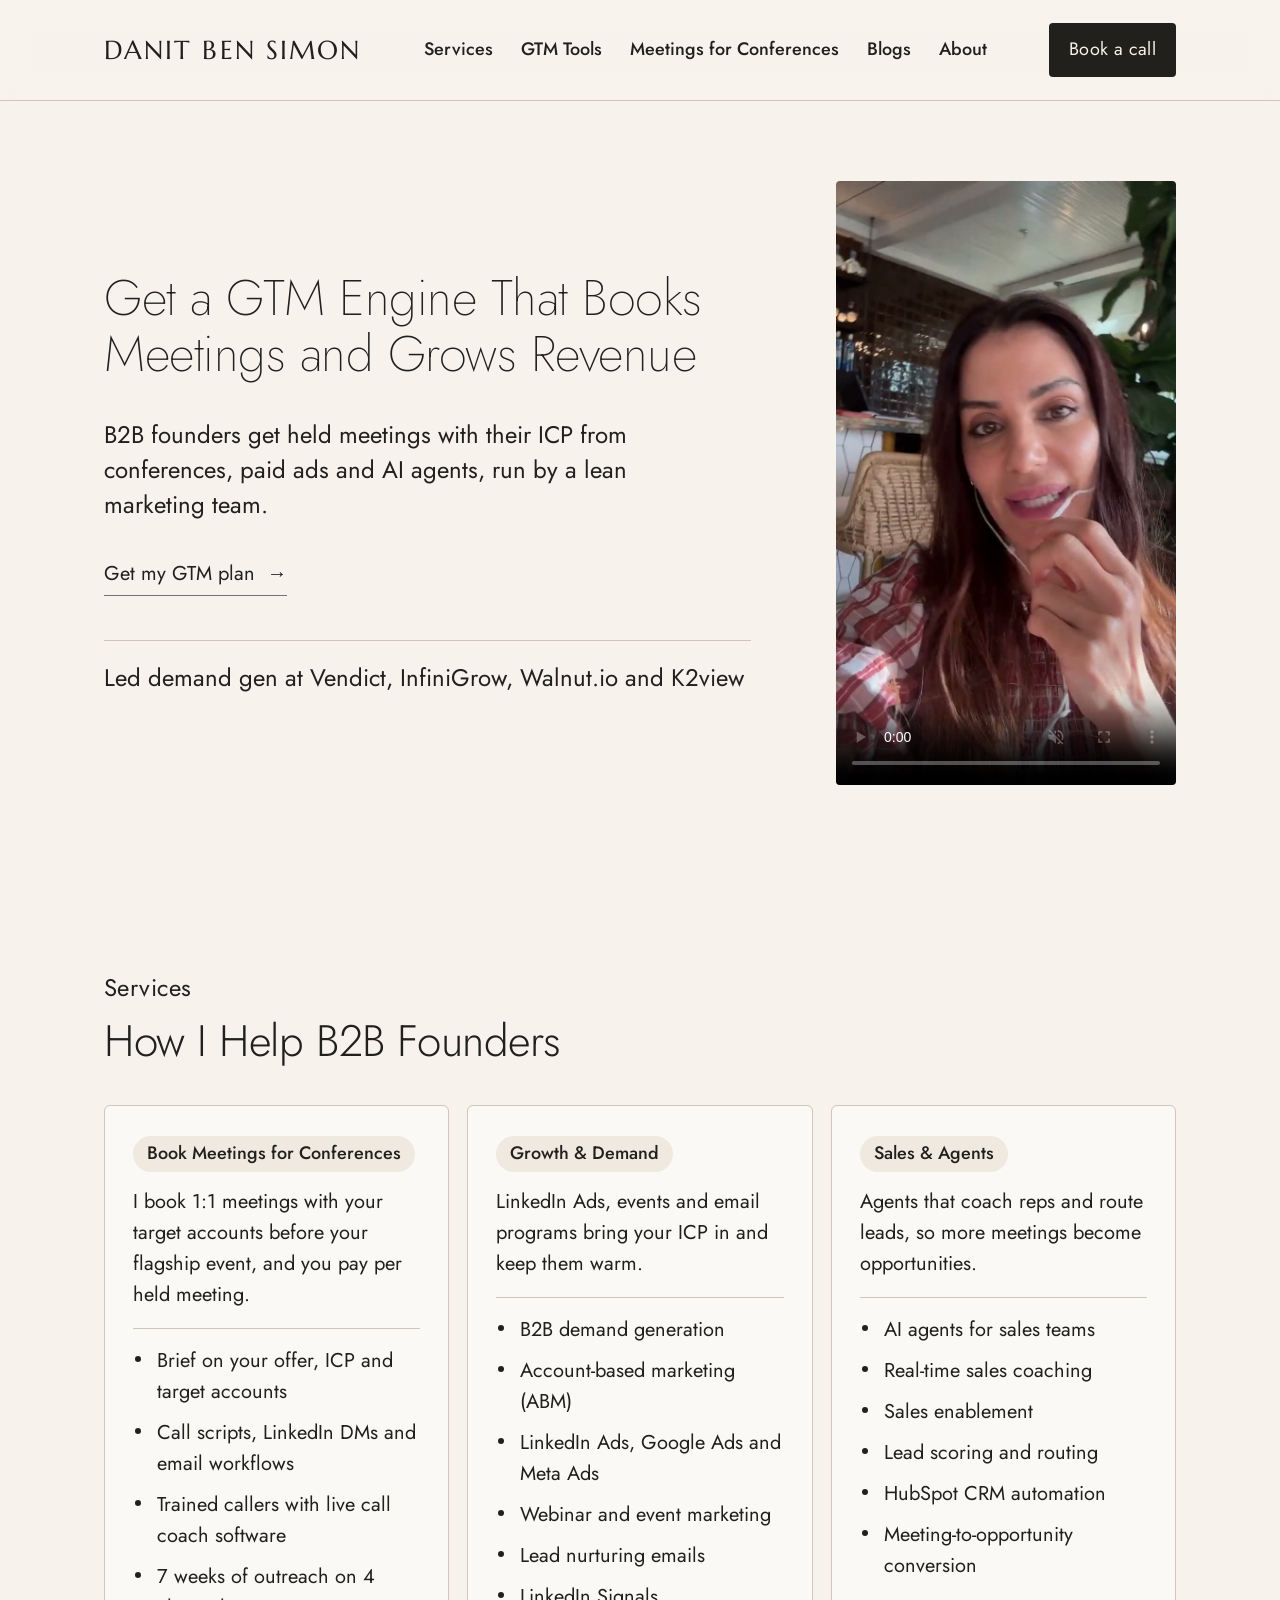
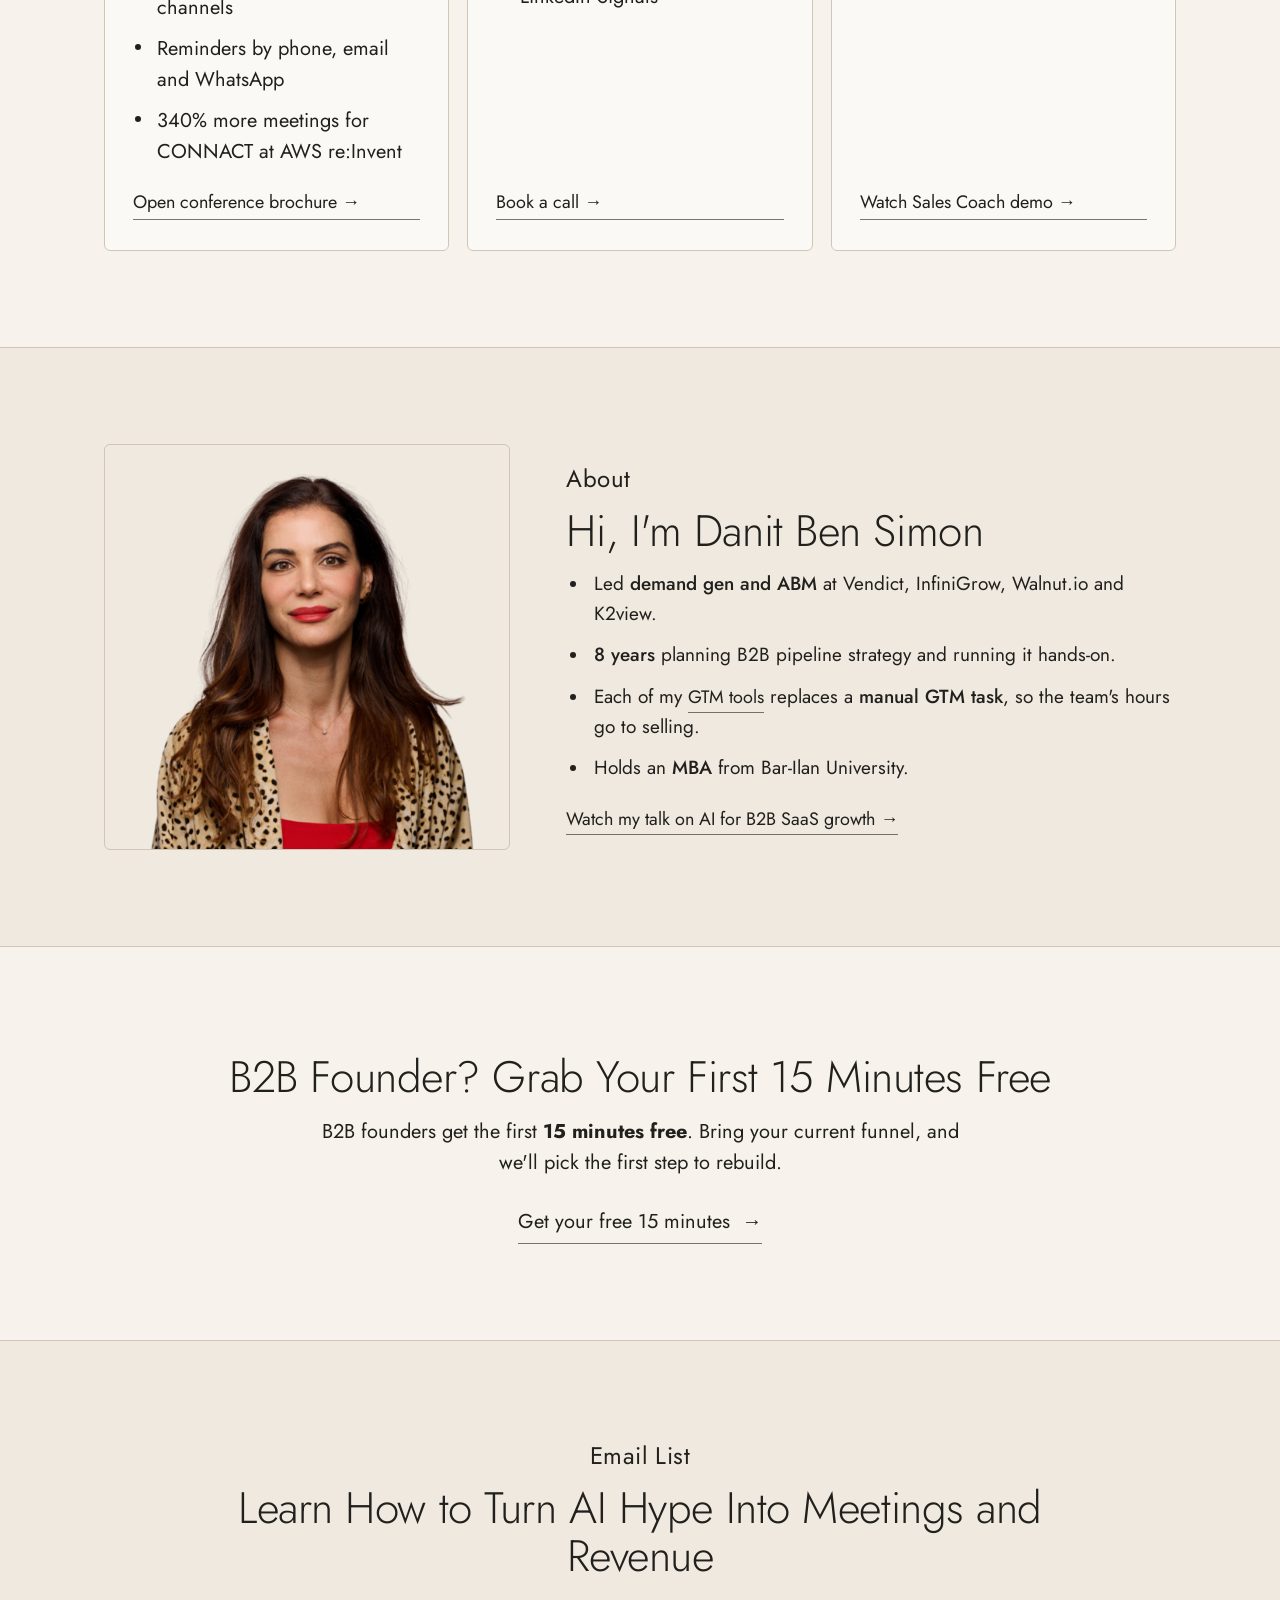
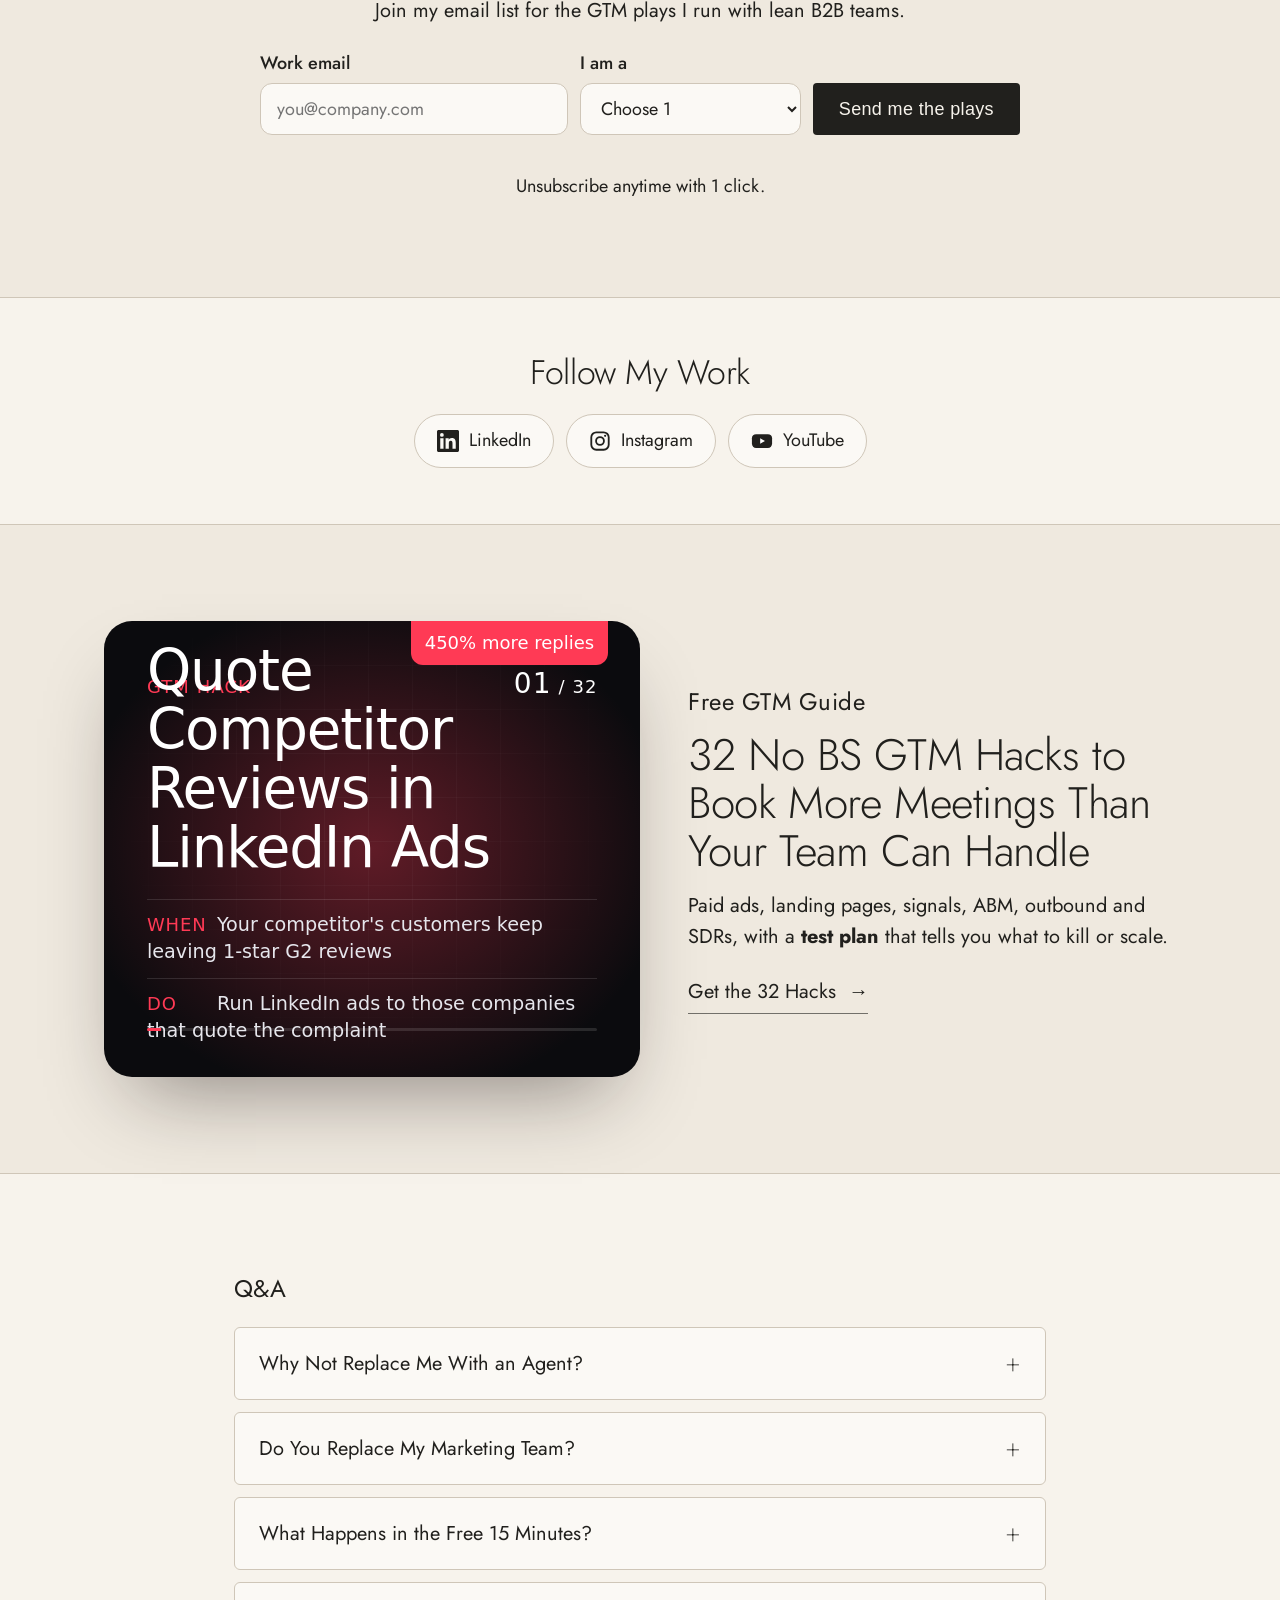
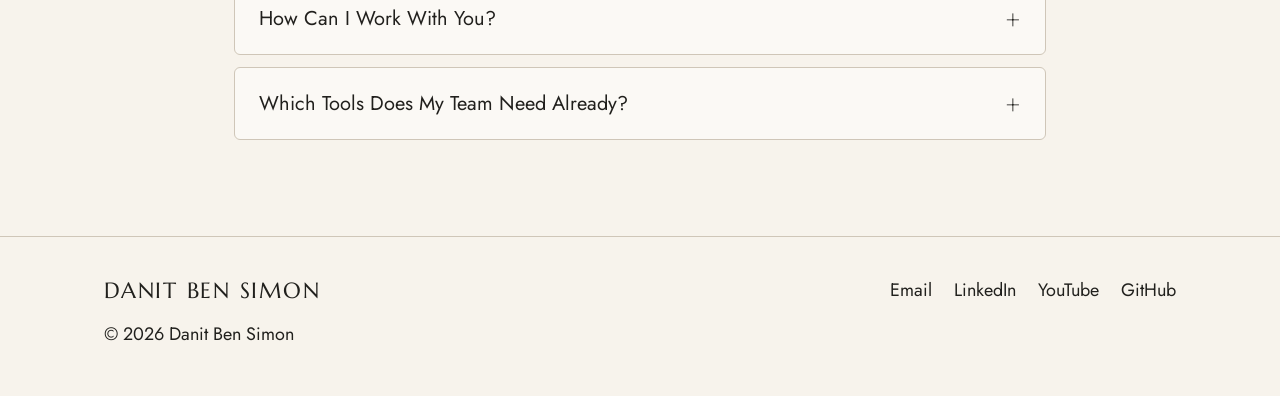
==== commit d359f26d: "Conference card: first person, no we Co-Authored-By: Claude Opus 5.5 <noreply@anthropic.com>" ====
--- a/index.html
+++ b/index.html
@@ -185,7 +185,7 @@
     <div class="pillars pillars-3">
       <article class="pillar">
         <span class="tag">Book Meetings for Conferences</span>
-        <p>We book 1:1 meetings with your target accounts before your flagship event, and you pay per held meeting.</p>
+        <p>I book 1:1 meetings with your target accounts before your flagship event, and you pay per held meeting.</p>
         <ul>
           <li>Brief on your offer, ICP and target accounts</li>
           <li>Call scripts, LinkedIn DMs and email workflows</li>
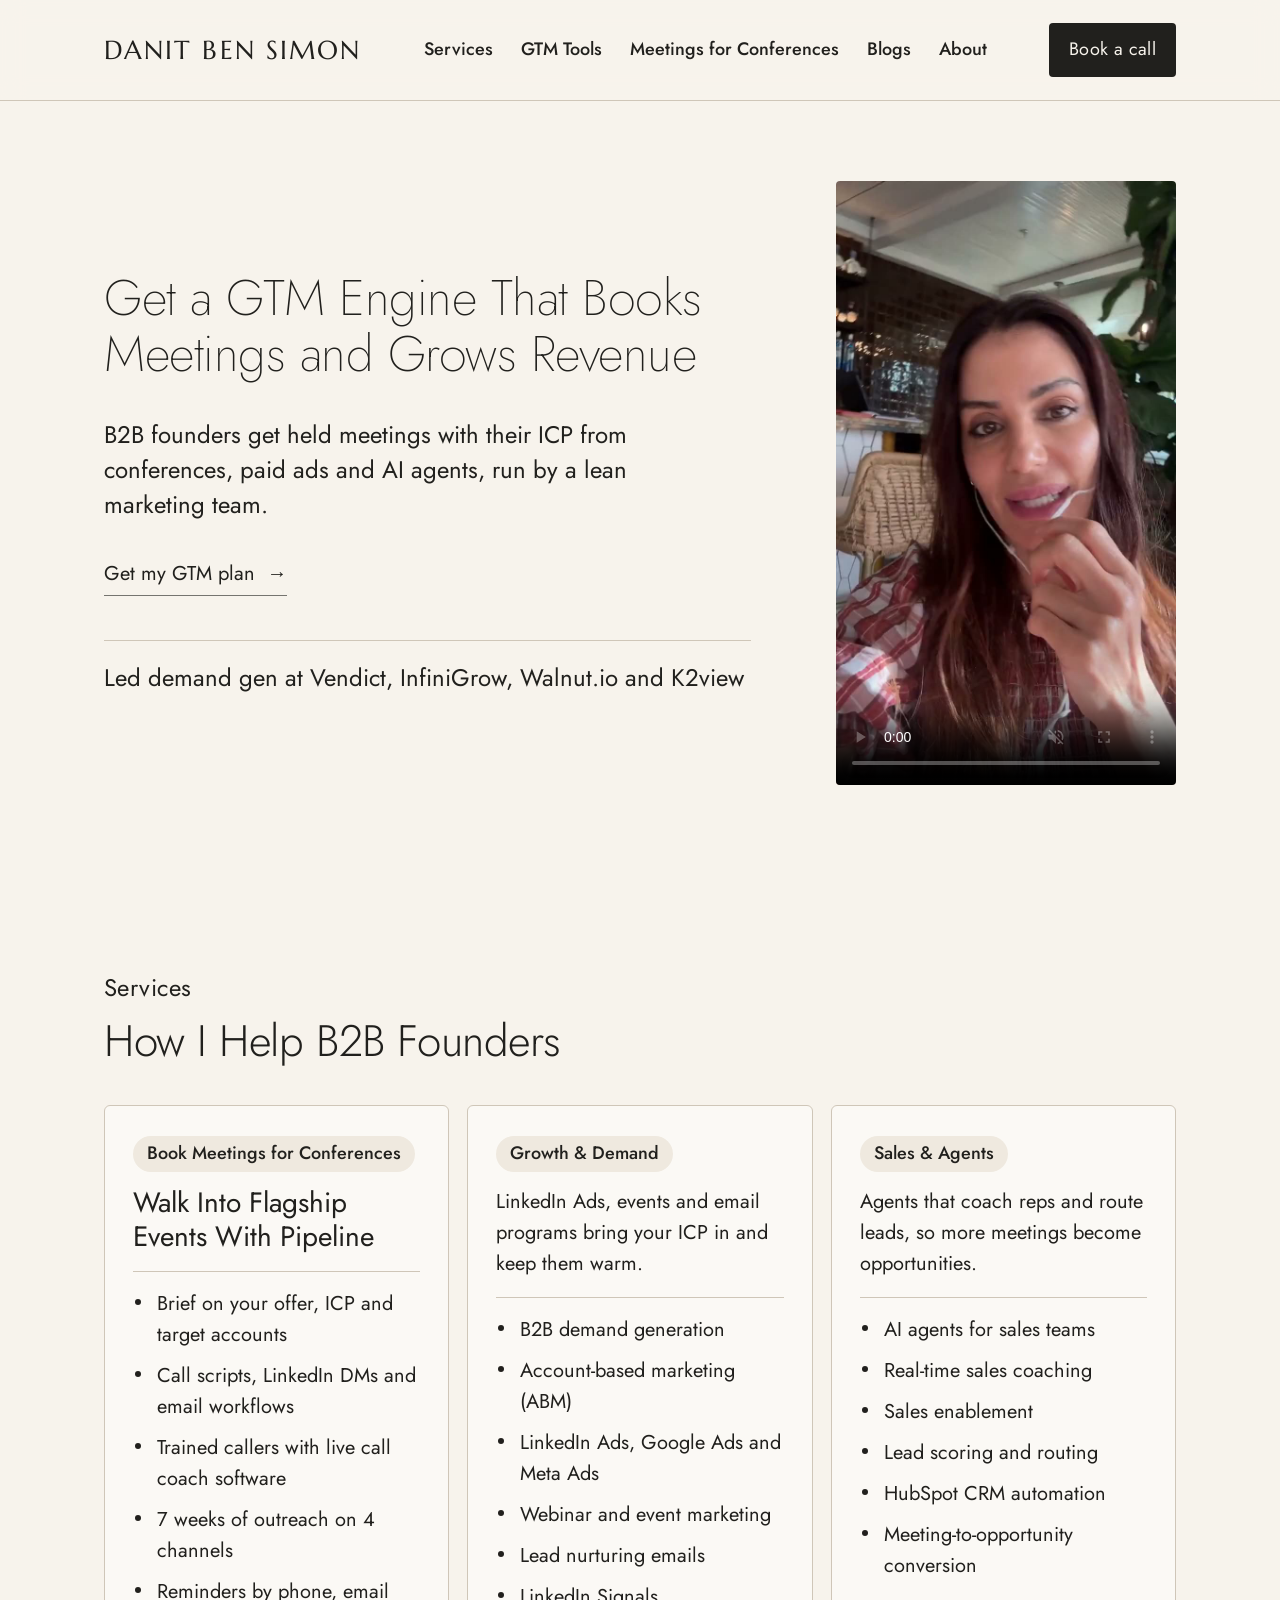
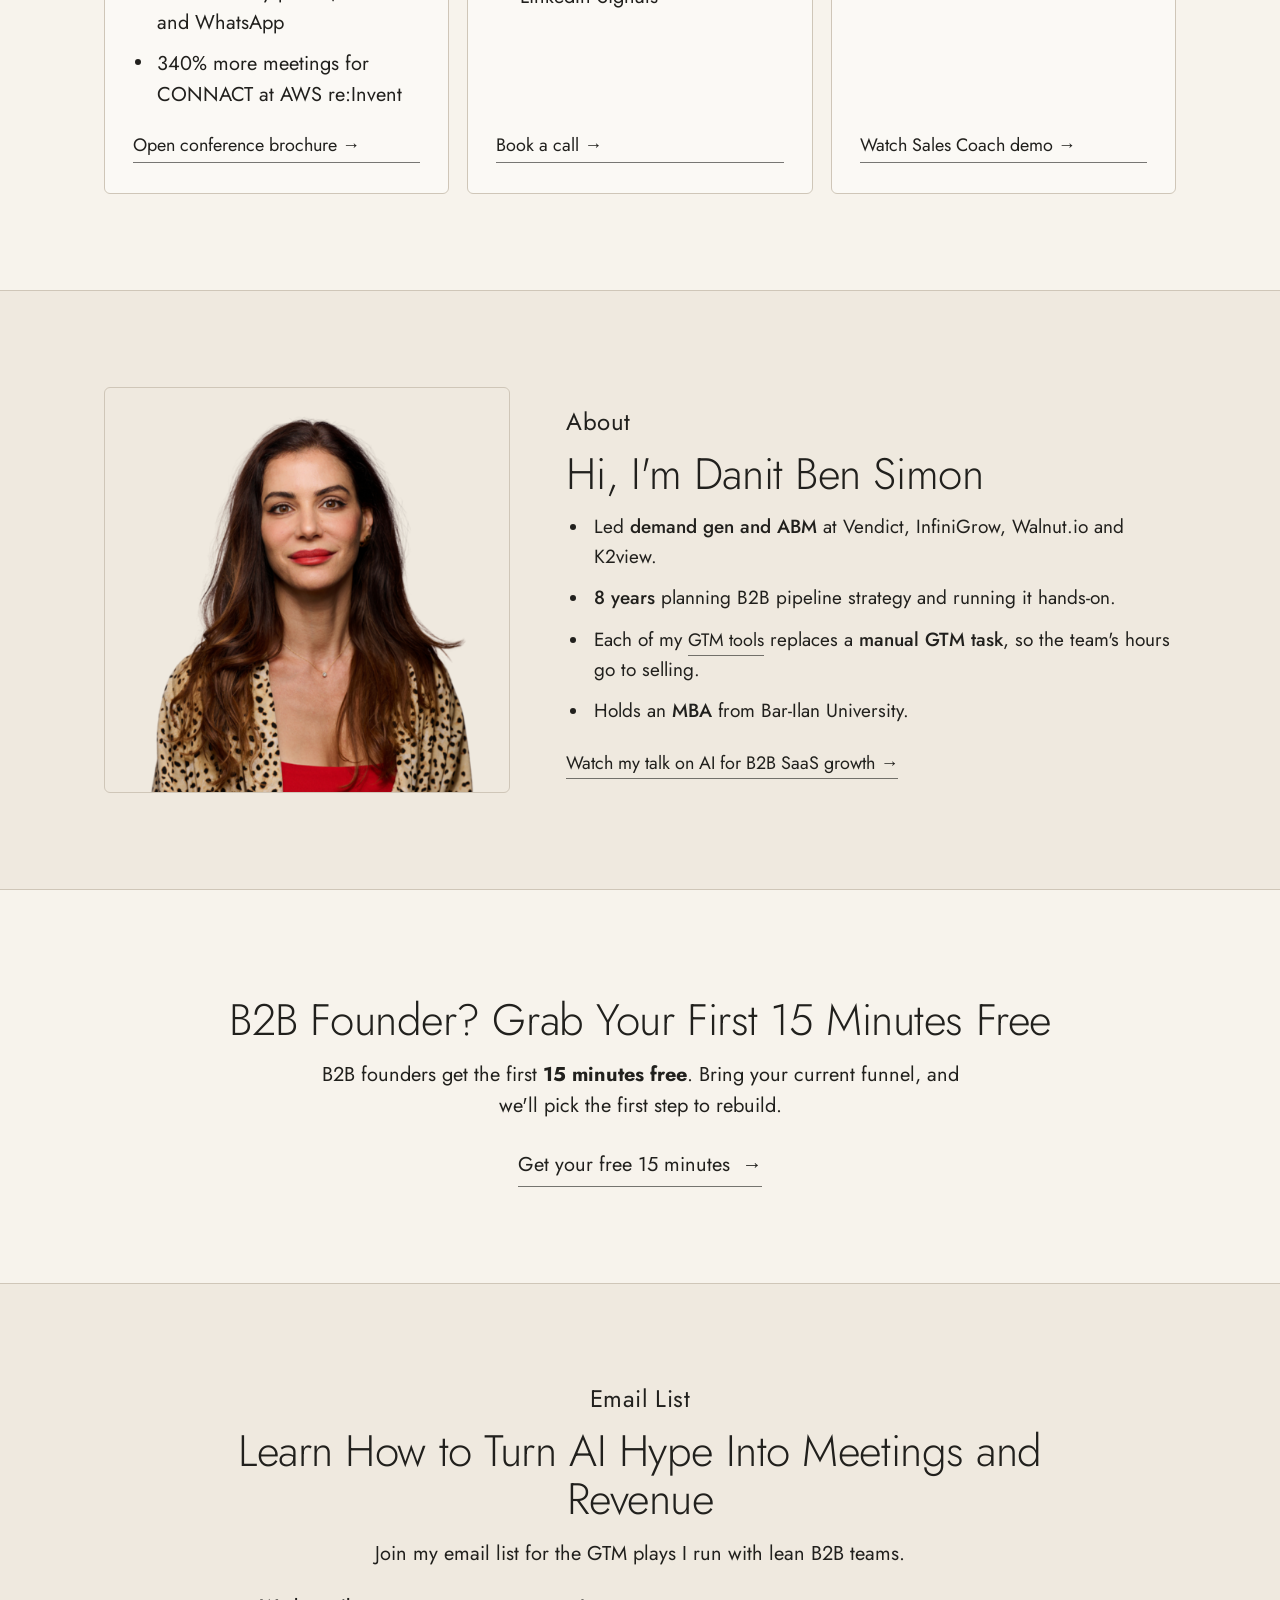
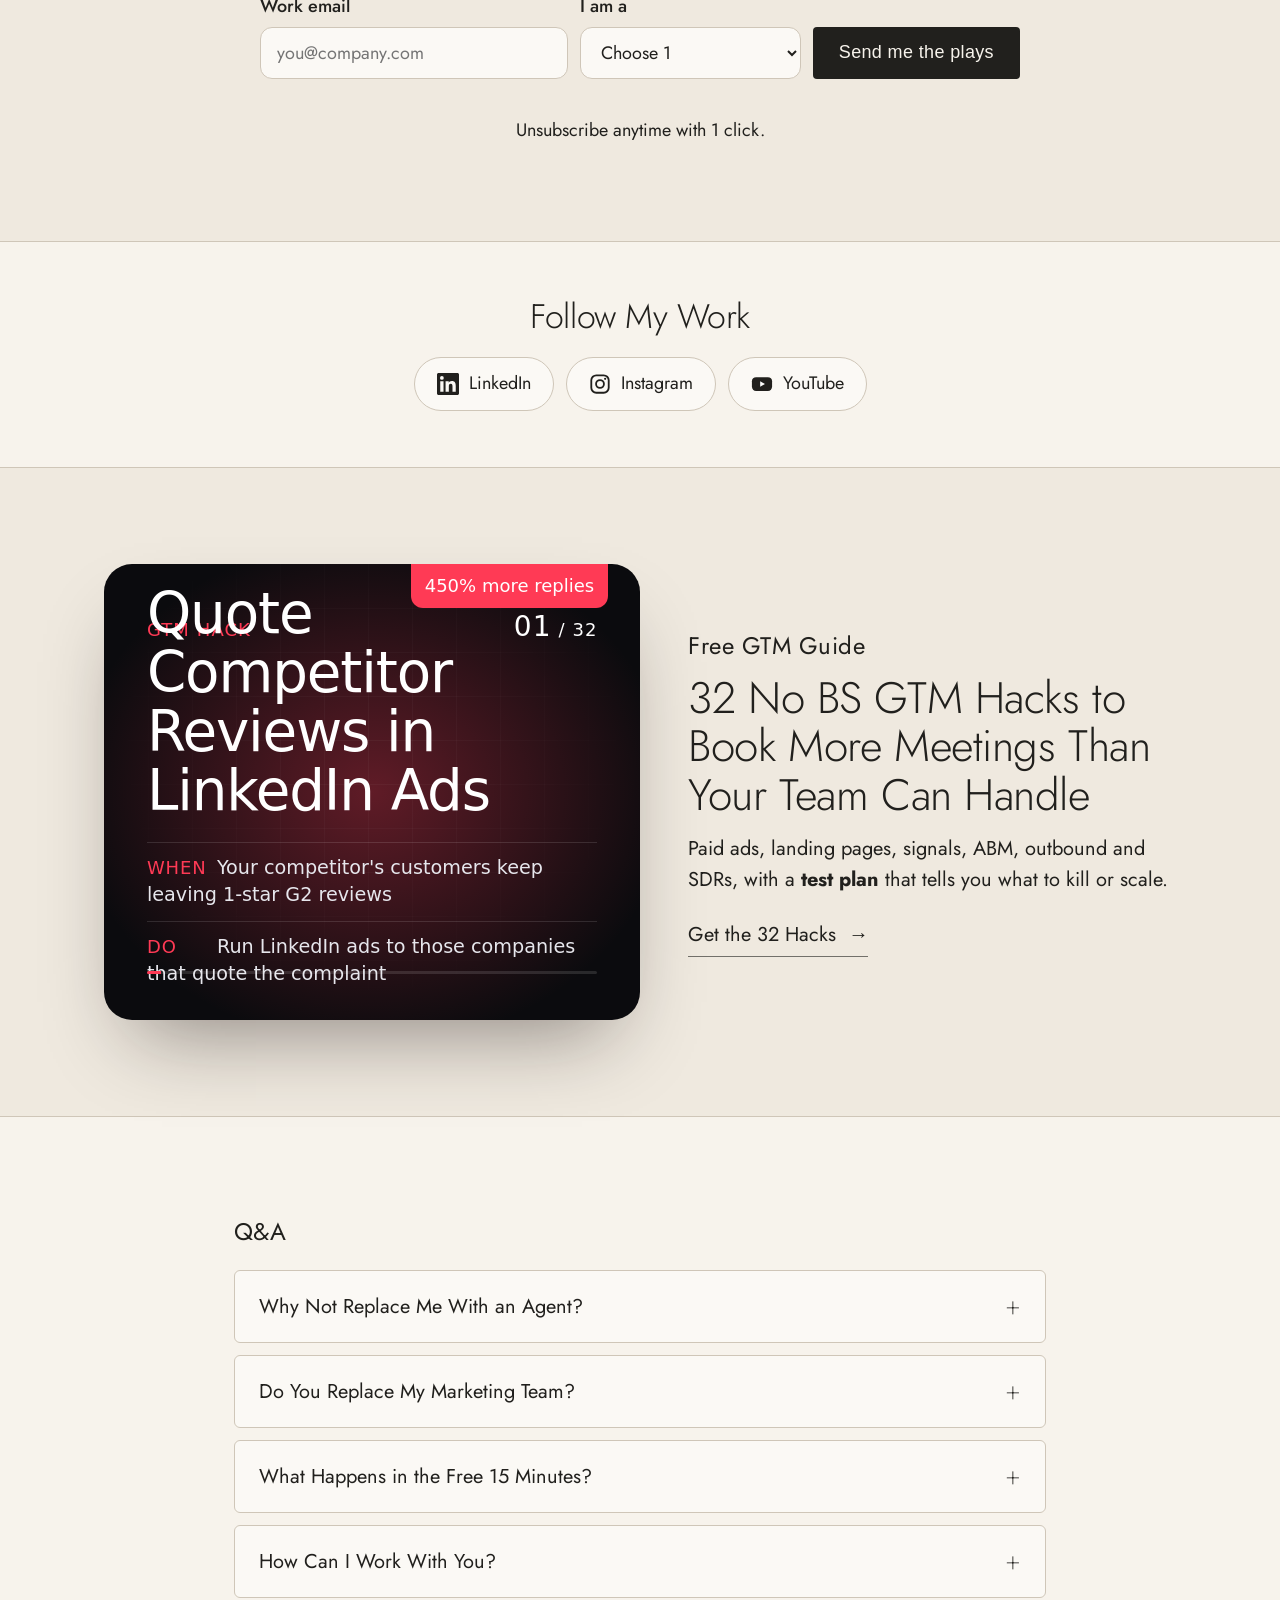
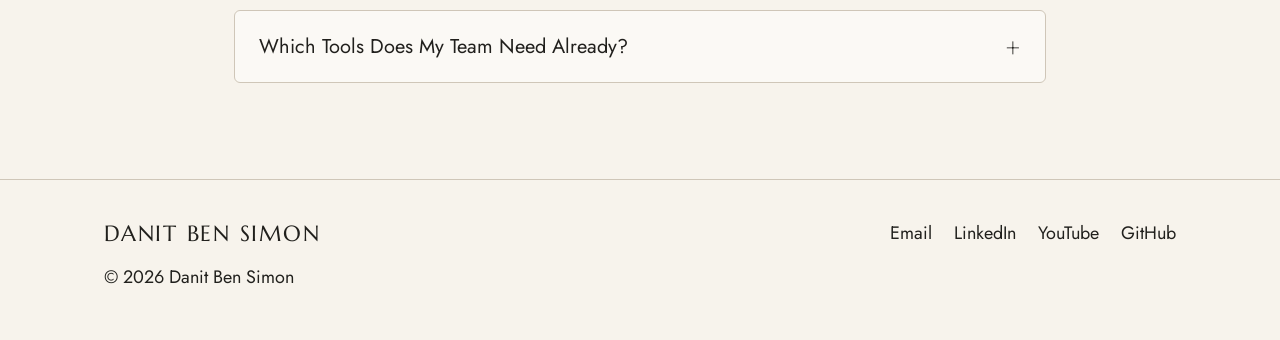
==== commit 2672903a: "Conference card: brochure headline under the service tag Co-Authored-By: Claude Opus 5.5 <noreply@an" ====
--- a/index.html
+++ b/index.html
@@ -143,7 +143,7 @@
 <link rel="preconnect" href="https://fonts.googleapis.com">
 <link rel="preconnect" href="https://fonts.gstatic.com" crossorigin>
 <link href="https://fonts.googleapis.com/css2?family=Marcellus&family=Jost:wght@200;300;400;500&display=swap" rel="stylesheet">
-<link rel="stylesheet" href="assets/site.css?v=20261125a">
+<link rel="stylesheet" href="assets/site.css?v=20261125b">
 <script src="assets/newsletter.js?v=20261025a" defer></script>
 </head>
 <body>
@@ -185,7 +185,7 @@
     <div class="pillars pillars-3">
       <article class="pillar">
         <span class="tag">Book Meetings for Conferences</span>
-        <p>I book 1:1 meetings with your target accounts before your flagship event, and you pay per held meeting.</p>
+        <p class="pillar-lead">Walk Into Flagship Events With Pipeline</p>
         <ul>
           <li>Brief on your offer, ICP and target accounts</li>
           <li>Call scripts, LinkedIn DMs and email workflows</li>
--- a/assets/site.css
+++ b/assets/site.css
@@ -327,3 +327,4 @@
 .list-note,.copy,.hero-note{font-size:18px;color:#21201D}
 .pd-row span,.pd-chip{font-size:18px}
 .pd-num{color:#fff}
+.pillar>p.pillar-lead{font-size:28px;line-height:1.2;font-weight:400;color:#21201D}
